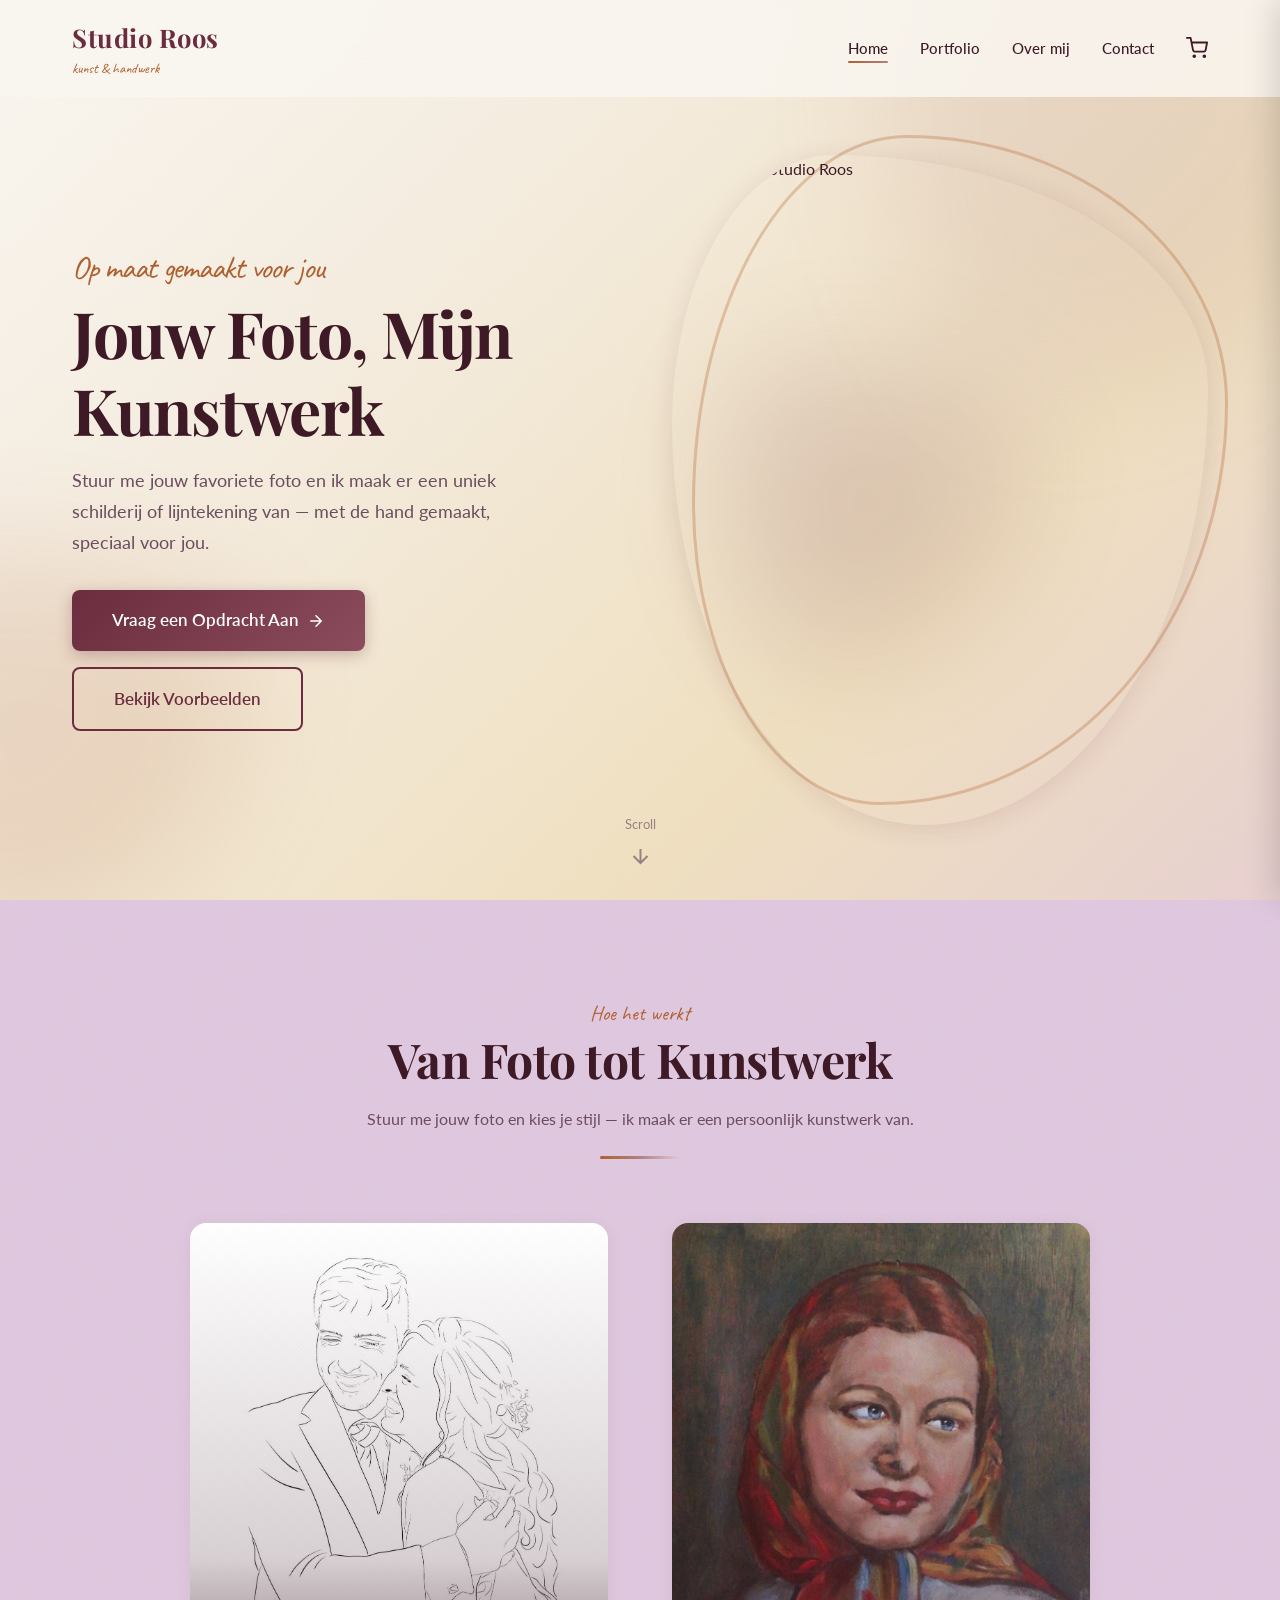
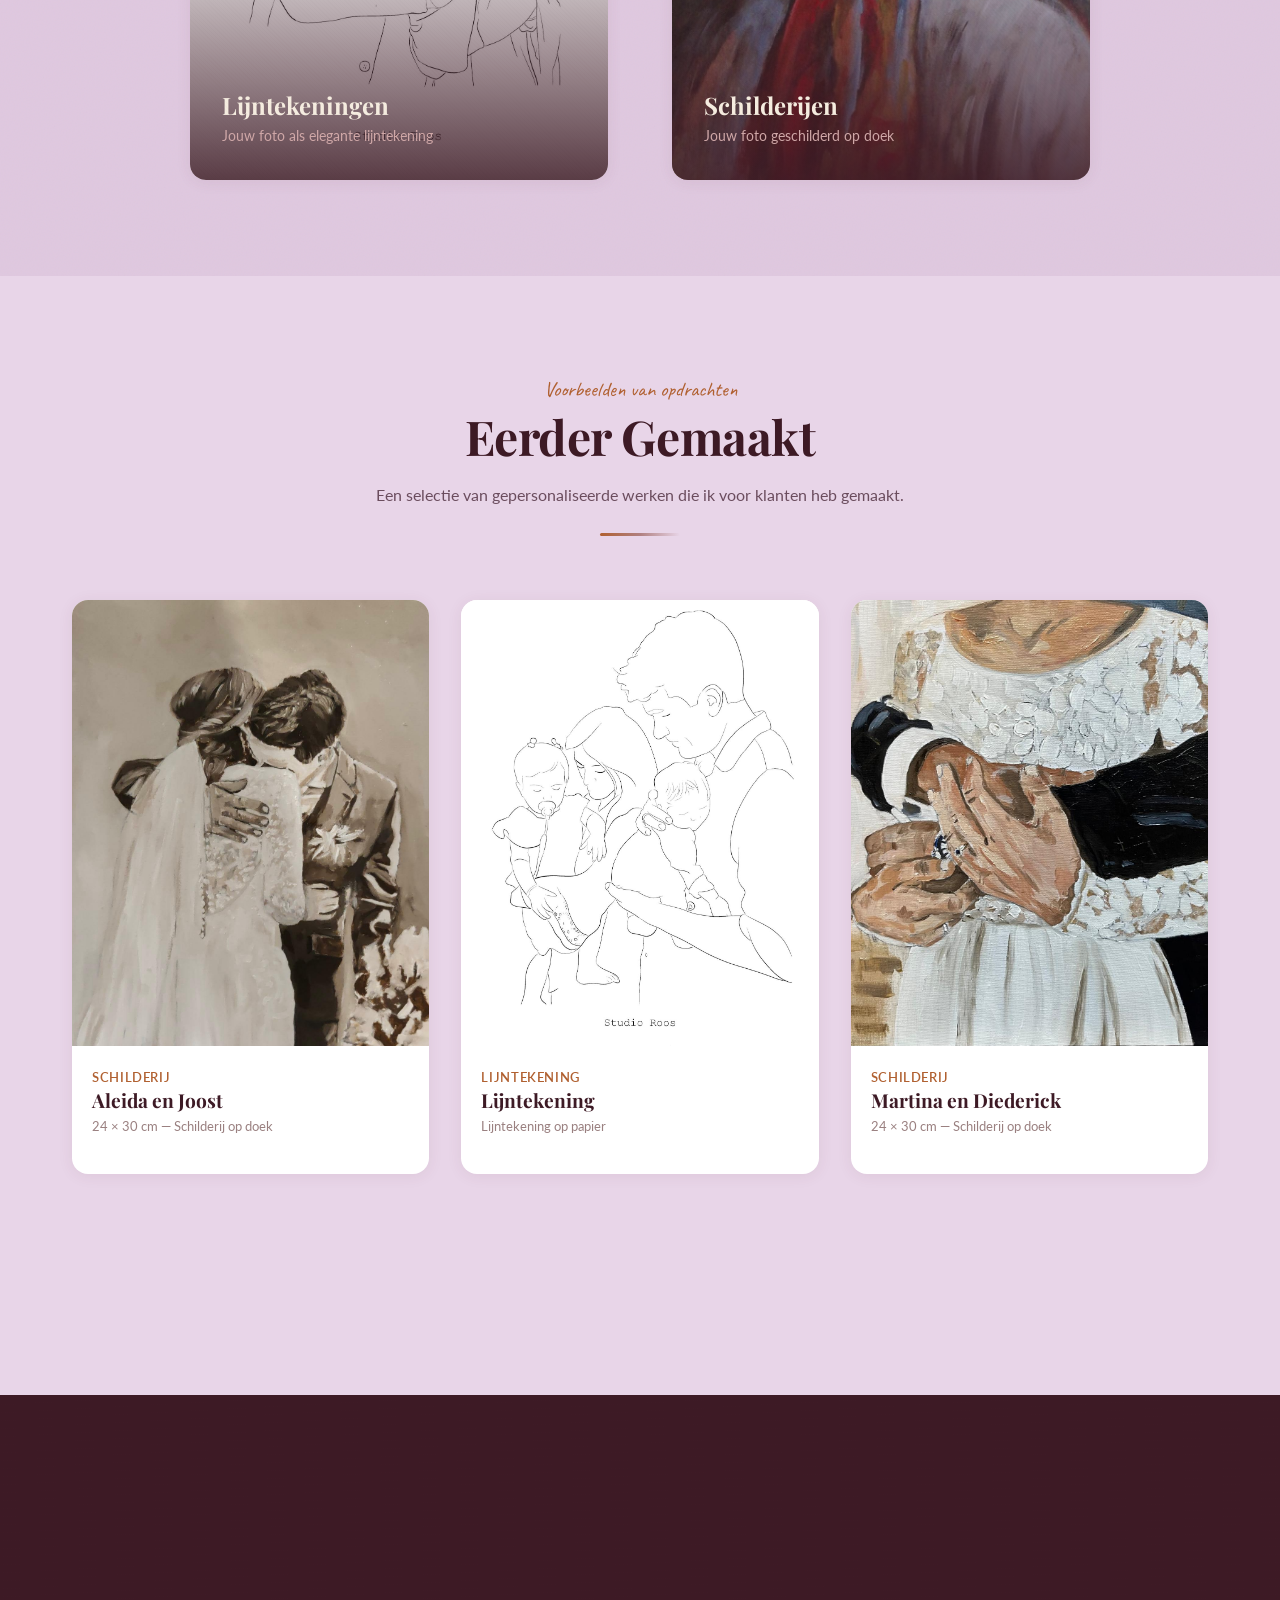
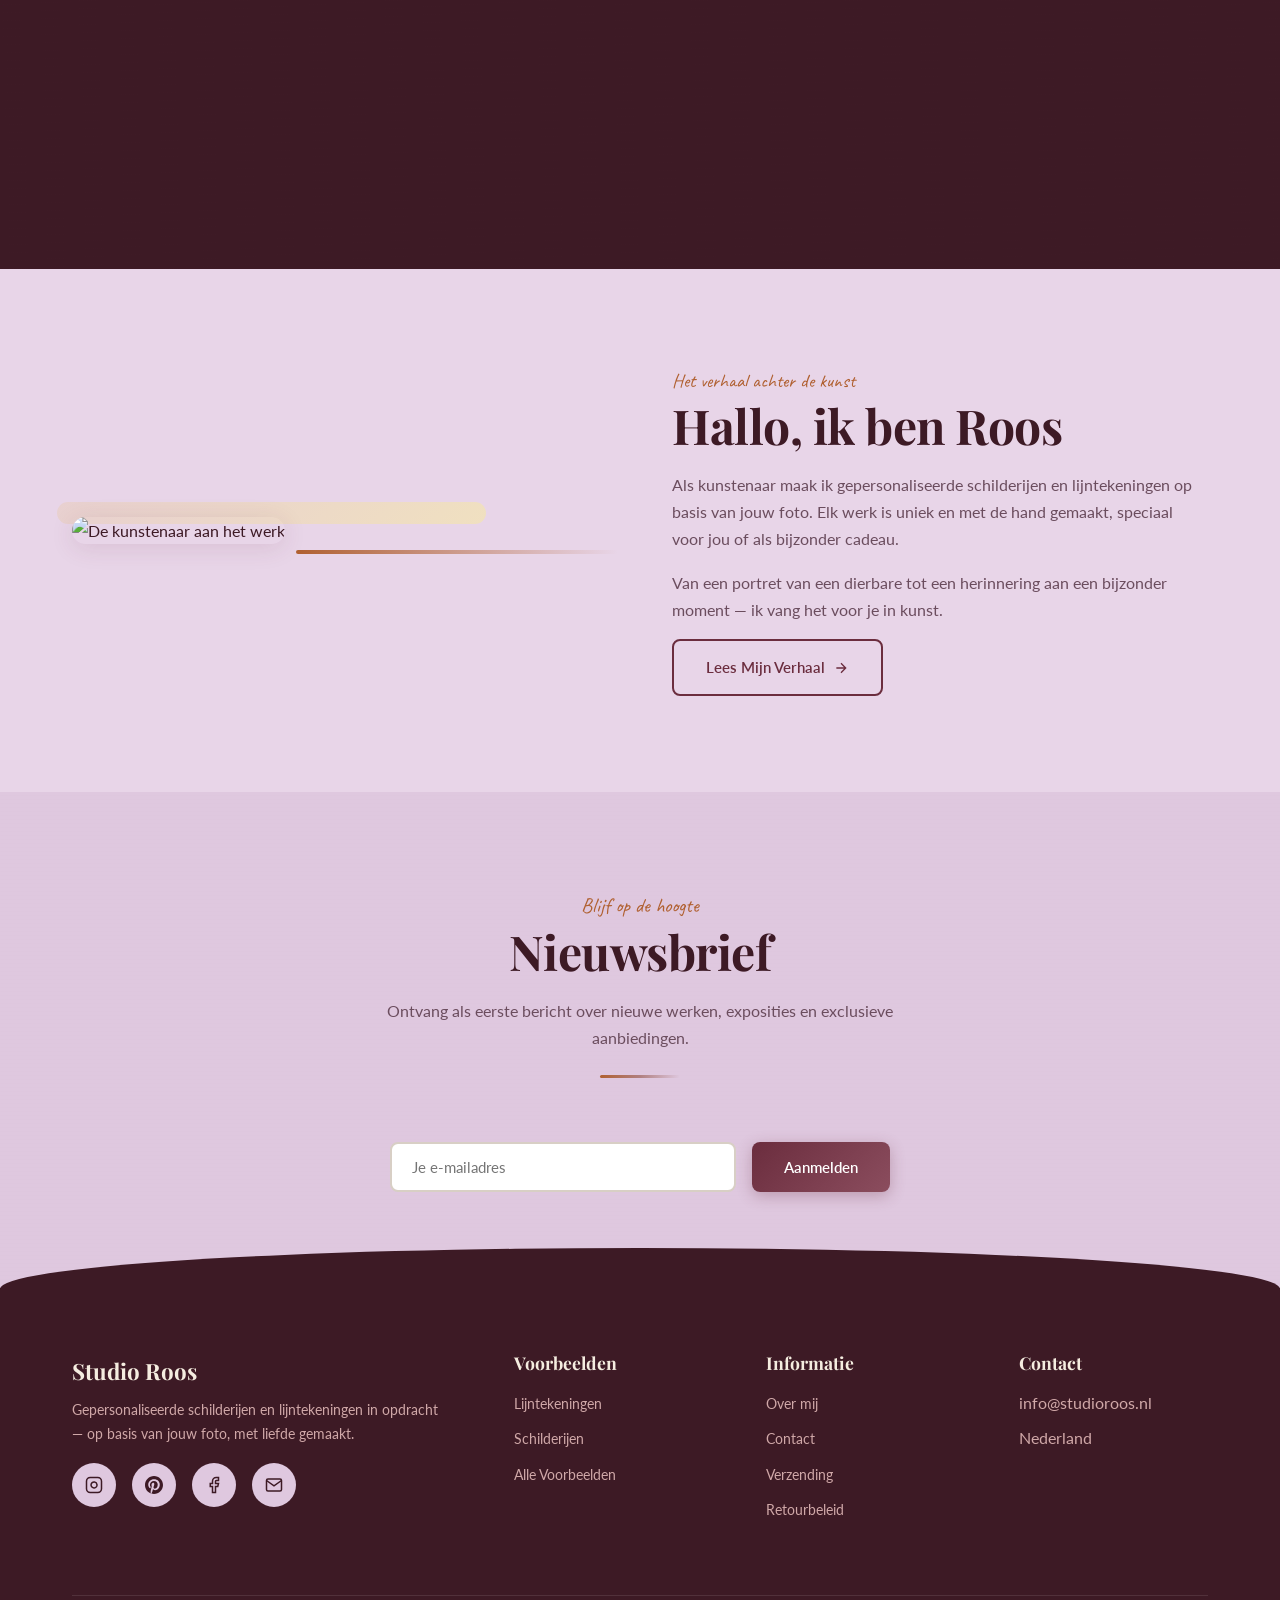
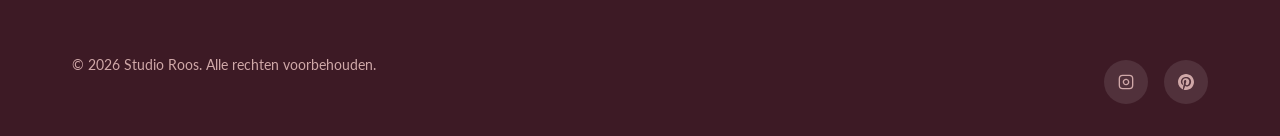
==== index.html @ 18355373 "Eerste versie Studio Roos website" ====
<!DOCTYPE html>
<html lang="nl">
<head>
  <meta charset="UTF-8">
  <meta name="viewport" content="width=device-width, initial-scale=1.0">
  <title>Studio Roos — Gepersonaliseerde Schilderijen & Lijntekeningen op Maat</title>
  <meta name="description" content="Gepersonaliseerde schilderijen en lijntekeningen in opdracht. Stuur je foto en ontvang een uniek, handgemaakt kunstwerk van Studio Roos.">
  
  <!-- Fonts -->
  <link rel="preconnect" href="https://fonts.googleapis.com">
  <link rel="preconnect" href="https://fonts.gstatic.com" crossorigin>
  <link href="https://fonts.googleapis.com/css2?family=Playfair+Display:ital,wght@0,400;0,700;1,400&family=Lato:wght@300;400;500;700&family=Caveat:wght@400;600&display=swap" rel="stylesheet">
  
  <!-- Styles -->
  <link rel="stylesheet" href="css/style.css">
</head>
<body>

  <!-- ============ NAVIGATIE ============ -->
  <nav class="navbar" id="navbar">
    <div class="container">
      <a href="index.html" class="navbar-brand">
        <div>
          <span class="logo-text">Studio Roos</span>
          <span class="logo-sub">kunst & handwerk</span>
        </div>
      </a>

      <ul class="nav-links" id="navLinks">
        <li><a href="index.html" class="active">Home</a></li>
        <li><a href="winkel.html">Portfolio</a></li>
        <li><a href="over.html">Over mij</a></li>
        <li><a href="contact.html">Contact</a></li>
        <li>
          <a href="#" class="nav-cart" id="cartToggle" aria-label="Winkelwagen">
            <svg width="22" height="22" viewBox="0 0 24 24" fill="none" stroke="currentColor" stroke-width="2" stroke-linecap="round" stroke-linejoin="round">
              <circle cx="9" cy="21" r="1"/><circle cx="20" cy="21" r="1"/>
              <path d="M1 1h4l2.68 13.39a2 2 0 0 0 2 1.61h9.72a2 2 0 0 0 2-1.61L23 6H6"/>
            </svg>
            <span class="cart-count" id="cartCount">0</span>
          </a>
        </li>
      </ul>

      <button class="nav-toggle" id="navToggle" aria-label="Menu">
        <span></span><span></span><span></span>
      </button>
    </div>
  </nav>

  <!-- ============ HERO SECTIE ============ -->
  <section class="hero">
    <!-- Organische achtergrond blobs - geïnspireerd op warme kleurmenging -->
    <div class="organic-blob blob-1"></div>
    <div class="organic-blob blob-2"></div>
    <div class="organic-blob blob-3"></div>

    <div class="container">
      <div class="hero-content">
        <div class="hero-text fade-in">
          <h1>
            <span>Op maat gemaakt voor jou</span>
            Jouw Foto, Mijn<br>Kunstwerk
          </h1>
          <p class="tagline">
            Stuur me jouw favoriete foto en ik maak er een uniek schilderij of 
            lijntekening van — met de hand gemaakt, speciaal voor jou.
          </p>
          <div class="hero-buttons">
            <a href="contact.html" class="btn btn-primary btn-lg">
              Vraag een Opdracht Aan
              <svg width="18" height="18" viewBox="0 0 24 24" fill="none" stroke="currentColor" stroke-width="2" stroke-linecap="round" stroke-linejoin="round">
                <path d="M5 12h14M12 5l7 7-7 7"/>
              </svg>
            </a>
            <a href="winkel.html" class="btn btn-secondary btn-lg">Bekijk Voorbeelden</a>
          </div>
        </div>

        <div class="hero-image fade-in-right">
          <div class="hero-image-frame">
            <!-- Placeholder: vervang met eigen afbeelding -->
            <img src="https://images.unsplash.com/photo-1513364776144-60967b0f800f?w=600&h=750&fit=crop" 
                 alt="Kunstwerk Studio Roos" loading="eager">
          </div>
        </div>
      </div>
    </div>

    <!-- Scroll indicator -->
    <div class="scroll-indicator">
      <span>Scroll</span>
      <svg viewBox="0 0 24 24" fill="none" stroke="currentColor" stroke-width="2">
        <path d="M12 5v14M5 12l7 7 7-7"/>
      </svg>
    </div>
  </section>

  <!-- ============ CATEGORIEËN ============ -->
  <section class="section section-warm texture-paper" style="position:relative;">
    <div class="container">
      <div class="section-header fade-in">
        <span class="subtitle">Hoe het werkt</span>
        <h2>Van Foto tot Kunstwerk</h2>
        <p>Stuur me jouw foto en kies je stijl — ik maak er een persoonlijk kunstwerk van.</p>
      </div>

      <div class="categories-grid">
        <!-- Lijntekeningen -->
        <a href="winkel.html?categorie=lijntekeningen" class="category-card fade-in stagger-1">
          <img src="images/artwork/lijntekening-3.jpeg" 
               alt="Lijntekeningen" loading="lazy">
          <div class="category-card-overlay">
            <h3>Lijntekeningen</h3>
            <p>Jouw foto als elegante lijntekening</p>
          </div>
        </a>

        <!-- Schilderijen -->
        <a href="winkel.html?categorie=schilderijen" class="category-card fade-in stagger-2">
          <img src="images/artwork/meisje.jpeg" 
               alt="Schilderijen" loading="lazy">
          <div class="category-card-overlay">
            <h3>Schilderijen</h3>
            <p>Jouw foto geschilderd op doek</p>
          </div>
        </a>
      </div>
    </div>
  </section>

  <!-- ============ UITGELICHTE WERKEN ============ -->
  <section class="section" style="position:relative;">
    <div class="container">
      <div class="section-header fade-in">
        <span class="subtitle">Voorbeelden van opdrachten</span>
        <h2>Eerder Gemaakt</h2>
        <p>Een selectie van gepersonaliseerde werken die ik voor klanten heb gemaakt.</p>
      </div>

      <div class="featured-grid" id="featuredGrid">
        <!-- Artwork Card 1 -->
        <div class="artwork-card fade-in stagger-1" data-category="schilderijen">
          <div class="artwork-card-image">
            <img src="images/artwork/aleida-en-joost.jpeg" 
                 alt="Aleida en Joost" loading="lazy">
            <div class="artwork-card-actions">
              <button class="quick-view-btn" data-id="1" aria-label="Snel bekijken">
                <svg width="18" height="18" viewBox="0 0 24 24" fill="none" stroke="currentColor" stroke-width="2"><circle cx="11" cy="11" r="8"/><path d="m21 21-4.35-4.35"/></svg>
              </button>
            </div>
          </div>
          <div class="artwork-card-info">
            <span class="category">Schilderij</span>
            <h4>Aleida en Joost</h4>
            <p class="dimensions">24 × 30 cm — Schilderij op doek</p>
          </div>
        </div>

        <!-- Artwork Card 2 -->
        <div class="artwork-card fade-in stagger-2" data-category="lijntekeningen">
          <div class="artwork-card-image">
            <img src="images/artwork/lijntekening-0.jpeg" 
                 alt="Lijntekening" loading="lazy">
            <div class="artwork-card-actions">
              <button class="quick-view-btn" data-id="2" aria-label="Snel bekijken">
                <svg width="18" height="18" viewBox="0 0 24 24" fill="none" stroke="currentColor" stroke-width="2"><circle cx="11" cy="11" r="8"/><path d="m21 21-4.35-4.35"/></svg>
              </button>
            </div>
          </div>
          <div class="artwork-card-info">
            <span class="category">Lijntekening</span>
            <h4>Lijntekening</h4>
            <p class="dimensions">Lijntekening op papier</p>
          </div>
        </div>

        <!-- Artwork Card 3 -->
        <div class="artwork-card fade-in stagger-3" data-category="schilderijen">
          <div class="artwork-card-image">
            <img src="images/artwork/martina-en-diederick.jpeg" 
                 alt="Martina en Diederick" loading="lazy">
            <div class="artwork-card-actions">
              <button class="quick-view-btn" data-id="3" aria-label="Snel bekijken">
                <svg width="18" height="18" viewBox="0 0 24 24" fill="none" stroke="currentColor" stroke-width="2"><circle cx="11" cy="11" r="8"/><path d="m21 21-4.35-4.35"/></svg>
              </button>
            </div>
          </div>
          <div class="artwork-card-info">
            <span class="category">Schilderij</span>
            <h4>Martina en Diederick</h4>
            <p class="dimensions">24 × 30 cm — Schilderij op doek</p>
          </div>
        </div>
      </div>

      <div style="text-align: center; margin-top: var(--space-lg);" class="fade-in">
        <a href="winkel.html" class="btn btn-warm btn-lg">
          Meer Voorbeelden
          <svg width="18" height="18" viewBox="0 0 24 24" fill="none" stroke="currentColor" stroke-width="2" stroke-linecap="round" stroke-linejoin="round">
            <path d="M5 12h14M12 5l7 7-7 7"/>
          </svg>
        </a>
      </div>
    </div>
  </section>

  <!-- ============ QUOTE / TESTIMONIAL ============ -->
  <section class="section section-dark testimonial-section texture-brush" style="position:relative;">
    <div class="container container-narrow">
      <div class="fade-in">
        <p class="testimonial-quote">
          Elk portret dat ik maak begint met jouw verhaal. 
          Jouw foto wordt de basis voor een uniek kunstwerk, met de hand gemaakt.
        </p>
        <p class="testimonial-author">— Studio Roos</p>
      </div>
    </div>
  </section>

  <!-- ============ OVER MIJ PREVIEW ============ -->
  <section class="section" style="position:relative;">
    <div class="container">
      <div class="about-preview">
        <div class="about-preview-image fade-in-left">
          <img src="https://images.unsplash.com/photo-1460661419201-fd4cecdf8a8b?w=600&h=700&fit=crop" 
               alt="De kunstenaar aan het werk" loading="lazy">
        </div>
        <div class="about-preview-text fade-in-right">
          <span class="subtitle">Het verhaal achter de kunst</span>
          <h2>Hallo, ik ben Roos</h2>
          <p>
            Als kunstenaar maak ik gepersonaliseerde schilderijen en lijntekeningen 
            op basis van jouw foto. Elk werk is uniek en met de hand gemaakt, 
            speciaal voor jou of als bijzonder cadeau.
          </p>
          <p>
            Van een portret van een dierbare tot een herinnering aan een 
            bijzonder moment — ik vang het voor je in kunst.
          </p>
          <a href="over.html" class="btn btn-secondary">
            Lees Mijn Verhaal
            <svg width="16" height="16" viewBox="0 0 24 24" fill="none" stroke="currentColor" stroke-width="2">
              <path d="M5 12h14M12 5l7 7-7 7"/>
            </svg>
          </a>
        </div>
      </div>
    </div>
  </section>

  <!-- ============ NIEUWSBRIEF ============ -->
  <section class="section section-warm texture-fabric" style="position:relative;">
    <div class="container container-narrow">
      <div class="section-header fade-in">
        <span class="subtitle">Blijf op de hoogte</span>
        <h2>Nieuwsbrief</h2>
        <p>Ontvang als eerste bericht over nieuwe werken, exposities en exclusieve aanbiedingen.</p>
      </div>
      <form class="fade-in" style="display:flex;gap:var(--space-sm);max-width:500px;margin:0 auto;flex-wrap:wrap;" onsubmit="event.preventDefault(); showToast('Bedankt voor je aanmelding!');">
        <input type="email" placeholder="Je e-mailadres" required 
               style="flex:1;min-width:200px;padding:0.85rem 1.25rem;border:2px solid var(--color-border);border-radius:var(--radius-md);font-family:var(--font-body);font-size:0.95rem;background:white;">
        <button type="submit" class="btn btn-primary">Aanmelden</button>
      </form>
    </div>
  </section>

  <!-- ============ FOOTER ============ -->
  <footer class="footer">
    <div class="container">
      <div class="footer-grid">
        <div class="footer-about">
          <div class="logo-text">Studio Roos</div>
          <p>Gepersonaliseerde schilderijen en lijntekeningen in opdracht — op basis van jouw foto, met liefde gemaakt.</p>
          <div class="social-links" style="margin-top:1rem;">
            <a href="#" class="social-link" aria-label="Instagram">
              <svg width="18" height="18" viewBox="0 0 24 24" fill="none" stroke="currentColor" stroke-width="2"><rect x="2" y="2" width="20" height="20" rx="5" ry="5"/><path d="M16 11.37A4 4 0 1 1 12.63 8 4 4 0 0 1 16 11.37z"/><line x1="17.5" y1="6.5" x2="17.51" y2="6.5"/></svg>
            </a>
            <a href="#" class="social-link" aria-label="Pinterest">
              <svg width="18" height="18" viewBox="0 0 24 24" fill="currentColor"><path d="M12 0C5.373 0 0 5.373 0 12c0 5.084 3.163 9.426 7.627 11.174-.105-.949-.2-2.405.042-3.441.218-.937 1.407-5.965 1.407-5.965s-.359-.719-.359-1.782c0-1.668.967-2.914 2.171-2.914 1.023 0 1.518.769 1.518 1.69 0 1.029-.655 2.568-.994 3.995-.283 1.194.599 2.169 1.777 2.169 2.133 0 3.772-2.249 3.772-5.495 0-2.873-2.064-4.882-5.012-4.882-3.414 0-5.418 2.561-5.418 5.207 0 1.031.397 2.138.893 2.738a.36.36 0 0 1 .083.345l-.333 1.36c-.053.22-.174.267-.402.161-1.499-.698-2.436-2.889-2.436-4.649 0-3.785 2.75-7.262 7.929-7.262 4.163 0 7.398 2.967 7.398 6.931 0 4.136-2.607 7.464-6.227 7.464-1.216 0-2.359-.632-2.75-1.378l-.748 2.853c-.271 1.043-1.002 2.35-1.492 3.146C9.57 23.812 10.763 24 12 24c6.627 0 12-5.373 12-12S18.627 0 12 0z"/></svg>
            </a>
            <a href="#" class="social-link" aria-label="Facebook">
              <svg width="18" height="18" viewBox="0 0 24 24" fill="none" stroke="currentColor" stroke-width="2"><path d="M18 2h-3a5 5 0 0 0-5 5v3H7v4h3v8h4v-8h3l1-4h-4V7a1 1 0 0 1 1-1h3z"/></svg>
            </a>
            <a href="#" class="social-link" aria-label="E-mail">
              <svg width="18" height="18" viewBox="0 0 24 24" fill="none" stroke="currentColor" stroke-width="2"><path d="M4 4h16c1.1 0 2 .9 2 2v12c0 1.1-.9 2-2 2H4c-1.1 0-2-.9-2-2V6c0-1.1.9-2 2-2z"/><polyline points="22,6 12,13 2,6"/></svg>
            </a>
          </div>
        </div>

        <div>
          <h4>Voorbeelden</h4>
          <ul class="footer-links">
            <li><a href="winkel.html?categorie=lijntekeningen">Lijntekeningen</a></li>
            <li><a href="winkel.html?categorie=schilderijen">Schilderijen</a></li>
            <li><a href="winkel.html">Alle Voorbeelden</a></li>
          </ul>
        </div>

        <div>
          <h4>Informatie</h4>
          <ul class="footer-links">
            <li><a href="over.html">Over mij</a></li>
            <li><a href="contact.html">Contact</a></li>
            <li><a href="#">Verzending</a></li>
            <li><a href="#">Retourbeleid</a></li>
          </ul>
        </div>

        <div>
          <h4>Contact</h4>
          <ul class="footer-links">
            <li>info@studioroos.nl</li>
            <li>Nederland</li>
          </ul>
        </div>
      </div>

      <div class="footer-bottom">
        <p>&copy; 2026 Studio Roos. Alle rechten voorbehouden.</p>
        <div class="social-links">
          <a href="#" class="social-link" aria-label="Instagram">
            <svg width="16" height="16" viewBox="0 0 24 24" fill="none" stroke="currentColor" stroke-width="2"><rect x="2" y="2" width="20" height="20" rx="5" ry="5"/><path d="M16 11.37A4 4 0 1 1 12.63 8 4 4 0 0 1 16 11.37z"/><line x1="17.5" y1="6.5" x2="17.51" y2="6.5"/></svg>
          </a>
          <a href="#" class="social-link" aria-label="Pinterest">
            <svg width="16" height="16" viewBox="0 0 24 24" fill="currentColor"><path d="M12 0C5.373 0 0 5.373 0 12c0 5.084 3.163 9.426 7.627 11.174-.105-.949-.2-2.405.042-3.441.218-.937 1.407-5.965 1.407-5.965s-.359-.719-.359-1.782c0-1.668.967-2.914 2.171-2.914 1.023 0 1.518.769 1.518 1.69 0 1.029-.655 2.568-.994 3.995-.283 1.194.599 2.169 1.777 2.169 2.133 0 3.772-2.249 3.772-5.495 0-2.873-2.064-4.882-5.012-4.882-3.414 0-5.418 2.561-5.418 5.207 0 1.031.397 2.138.893 2.738a.36.36 0 0 1 .083.345l-.333 1.36c-.053.22-.174.267-.402.161-1.499-.698-2.436-2.889-2.436-4.649 0-3.785 2.75-7.262 7.929-7.262 4.163 0 7.398 2.967 7.398 6.931 0 4.136-2.607 7.464-6.227 7.464-1.216 0-2.359-.632-2.75-1.378l-.748 2.853c-.271 1.043-1.002 2.35-1.492 3.146C9.57 23.812 10.763 24 12 24c6.627 0 12-5.373 12-12S18.627 0 12 0z"/></svg>
          </a>
        </div>
      </div>
    </div>
  </footer>

  <!-- ============ WINKELWAGEN SIDEBAR ============ -->
  <div class="cart-overlay" id="cartOverlay"></div>
  <aside class="cart-sidebar" id="cartSidebar">
    <div class="cart-header">
      <h3>Winkelwagen</h3>
      <button class="cart-close" id="cartClose" aria-label="Sluiten">
        <svg width="24" height="24" viewBox="0 0 24 24" fill="none" stroke="currentColor" stroke-width="2"><line x1="18" y1="6" x2="6" y2="18"/><line x1="6" y1="6" x2="18" y2="18"/></svg>
      </button>
    </div>
    <div class="cart-items" id="cartItems">
      <div class="cart-empty" id="cartEmpty">
        <svg viewBox="0 0 24 24" fill="none" stroke="currentColor" stroke-width="1.5">
          <circle cx="9" cy="21" r="1"/><circle cx="20" cy="21" r="1"/>
          <path d="M1 1h4l2.68 13.39a2 2 0 0 0 2 1.61h9.72a2 2 0 0 0 2-1.61L23 6H6"/>
        </svg>
        <p>Je winkelwagen is leeg</p>
        <a href="winkel.html" class="btn btn-secondary btn-sm">Bekijk de winkel</a>
      </div>
    </div>
    <div class="cart-footer" id="cartFooter" style="display:none;">
      <div class="cart-total">
        <span>Totaal</span>
        <span id="cartTotal">€0,00</span>
      </div>
      <button class="btn btn-primary" style="width:100%;">Afrekenen</button>
    </div>
  </aside>

  <!-- ============ TOAST NOTIFICATIE ============ -->
  <div class="toast" id="toast">
    <span class="toast-icon">
      <svg width="20" height="20" viewBox="0 0 24 24" fill="none" stroke="currentColor" stroke-width="2"><path d="M22 11.08V12a10 10 0 1 1-5.93-9.14"/><polyline points="22 4 12 14.01 9 11.01"/></svg>
    </span>
    <span id="toastMessage">Item toegevoegd!</span>
  </div>

  <!-- ============ LIGHTBOX ============ -->
  <div class="lightbox" id="lightbox">
    <div class="lightbox-content">
      <button class="lightbox-close" id="lightboxClose" aria-label="Sluiten">
        <svg width="28" height="28" viewBox="0 0 24 24" fill="none" stroke="currentColor" stroke-width="2"><line x1="18" y1="6" x2="6" y2="18"/><line x1="6" y1="6" x2="18" y2="18"/></svg>
      </button>
      <img src="" alt="" id="lightboxImg">
      <div class="lightbox-info" id="lightboxInfo"></div>
    </div>
  </div>

  <script src="js/main.js"></script>
</body>
</html>
---- css/style.css ----
/* ============================================
   STUDIO ROOS — Kunstverkoop Website
   Kleurenpalet geïnspireerd op textuur-analyses:
   
   Primair:     Burgundy/Wijn    #6B2D3E → donker accent
   Secundair:   Terracotta       #B06030 → warm accent
   Tertiair:    Dusty Rose       #B08080 → zacht accent
   Neutraal:    Mauve            #E8D5E8 → achtergrond
   Neutraal 2:  Warm Taupe       #C0B0A0 → subtiel
   Donker:      Deep Wine        #3D1A25 → tekst/contrast
   
   Patronen: organische texturen, penseelstreken,
   stof-achtige achtergronden, handgemaakt gevoel
   ============================================ */

/* === CSS Custom Properties === */
:root {
  /* Kleuren uit analyse */
  --burgundy: #6B2D3E;
  --burgundy-light: #8B4D5E;
  --burgundy-dark: #3D1A25;
  --terracotta: #B06030;
  --terracotta-light: #C88050;
  --terracotta-dark: #8A4820;
  --dusty-rose: #B08080;
  --dusty-rose-light: #D0A8A8;
  --dusty-rose-pale: #E8D0D0;
  --cream: #F5EDE0;
  --cream-warm: #F0E0C0;
  --cream-light: #FAF6F0;
  --taupe: #C0B0A0;
  --taupe-light: #D8CFC5;
  --taupe-dark: #907060;
  --ochre: #A08040;
  --olive-muted: #807030;
  --deep-brown: #4A2A1A;

  /* Functionele kleuren */
  --color-text: #3D1A25;
  --color-text-light: #6B4D5E;
  --color-text-muted: #9A8080;
  --color-bg: #E8D5E8;
  --color-bg-warm: #DFC8DF;
  --color-bg-accent: #D4B8D4;
  --color-primary: #6B2D3E;
  --color-primary-hover: #8B4D5E;
  --color-secondary: #B06030;
  --color-secondary-hover: #C88050;
  --color-accent: #B08080;
  --color-border: #D8CFC5;
  --color-border-light: #E8E0D8;

  /* Typografie */
  --font-heading: 'Playfair Display', Georgia, 'Times New Roman', serif;
  --font-body: 'Lato', 'Segoe UI', Tahoma, sans-serif;
  --font-accent: 'Caveat', cursive;

  /* Spacing */
  --space-xs: 0.5rem;
  --space-sm: 1rem;
  --space-md: 2rem;
  --space-lg: 4rem;
  --space-xl: 6rem;

  /* Shadows */
  --shadow-soft: 0 2px 15px rgba(107, 45, 62, 0.08);
  --shadow-medium: 0 4px 25px rgba(107, 45, 62, 0.12);
  --shadow-hover: 0 8px 35px rgba(107, 45, 62, 0.18);

  /* Transitions */
  --transition-smooth: 0.3s cubic-bezier(0.4, 0, 0.2, 1);
  --transition-slow: 0.6s cubic-bezier(0.4, 0, 0.2, 1);

  /* Border radius - organische vormen */
  --radius-sm: 4px;
  --radius-md: 8px;
  --radius-lg: 16px;
  --radius-organic: 30% 70% 70% 30% / 30% 30% 70% 70%;
}

/* === Reset & Base === */
*, *::before, *::after {
  margin: 0;
  padding: 0;
  box-sizing: border-box;
}

html {
  scroll-behavior: smooth;
  font-size: 16px;
}

body {
  font-family: var(--font-body);
  color: var(--color-text);
  background-color: var(--color-bg);
  line-height: 1.7;
  overflow-x: hidden;
}

/* === Textuurpatronen (geïnspireerd op de afbeeldingen) === */

/* Papier/canvas textuur overlay — grove, handgemaakte feel */
.texture-paper::before {
  content: '';
  position: absolute;
  inset: 0;
  opacity: 0.03;
  pointer-events: none;
  background-image: 
    url("data:image/svg+xml,%3Csvg xmlns='http://www.w3.org/2000/svg' width='300' height='300'%3E%3Cfilter id='noise'%3E%3CfeTurbulence type='fractalNoise' baseFrequency='0.65' numOctaves='3' stitchTiles='stitch'/%3E%3C/filter%3E%3Crect width='100%25' height='100%25' filter='url(%23noise)' opacity='1'/%3E%3C/svg%3E");
}

/* Penseelstreek textuur — organische, vloeiende lijnen */
.texture-brush::before {
  content: '';
  position: absolute;
  inset: 0;
  opacity: 0.04;
  pointer-events: none;
  background: repeating-linear-gradient(
    -3deg,
    transparent,
    transparent 2px,
    rgba(107, 45, 62, 0.15) 2px,
    rgba(107, 45, 62, 0.15) 3px,
    transparent 3px,
    transparent 8px
  );
}

/* Stof/tufting textuur — weefpatroon */
.texture-fabric::before {
  content: '';
  position: absolute;
  inset: 0;
  opacity: 0.025;
  pointer-events: none;
  background-image: 
    repeating-linear-gradient(
      0deg,
      rgba(107, 45, 62, 0.3) 0px,
      transparent 1px,
      transparent 4px
    ),
    repeating-linear-gradient(
      90deg,
      rgba(176, 96, 48, 0.2) 0px,
      transparent 1px,
      transparent 4px
    );
}

/* Organische blob achtergronden */
.organic-blob {
  position: absolute;
  border-radius: var(--radius-organic);
  filter: blur(60px);
  opacity: 0.15;
  pointer-events: none;
  z-index: 0;
}

/* === Typografie === */
h1, h2, h3, h4, h5, h6 {
  font-family: var(--font-heading);
  font-weight: 700;
  line-height: 1.2;
  color: var(--color-text);
}

h1 {
  font-size: clamp(2.5rem, 5vw, 4rem);
  letter-spacing: -0.02em;
}

h2 {
  font-size: clamp(2rem, 4vw, 3rem);
  letter-spacing: -0.01em;
}

h3 {
  font-size: clamp(1.3rem, 2.5vw, 1.8rem);
}

h4 {
  font-size: 1.2rem;
}

p {
  margin-bottom: 1rem;
  color: var(--color-text-light);
}

a {
  color: var(--color-primary);
  text-decoration: none;
  transition: color var(--transition-smooth);
}

a:hover {
  color: var(--color-secondary);
}

/* Handschrift-stijl accent tekst */
.accent-text {
  font-family: var(--font-accent);
  font-size: 1.4em;
  color: var(--color-secondary);
}

/* === Layout Utilities === */
.container {
  width: 100%;
  max-width: 1200px;
  margin: 0 auto;
  padding: 0 var(--space-md);
}

.container-narrow {
  max-width: 800px;
}

.section {
  padding: var(--space-xl) 0;
  position: relative;
}

.section-warm {
  background-color: var(--color-bg-warm);
}

.section-accent {
  background-color: var(--color-bg-accent);
}

.section-dark {
  background-color: var(--burgundy-dark);
  color: var(--cream);
}

.section-dark p {
  color: var(--dusty-rose-light);
}

.section-dark h2,
.section-dark h3 {
  color: var(--cream);
}

.flex {
  display: flex;
}

.flex-center {
  align-items: center;
  justify-content: center;
}

.grid {
  display: grid;
  gap: var(--space-md);
}

/* === Organische sectie-dividers (penseelstreek-stijl) === */
.divider-brush {
  width: 100%;
  height: 40px;
  position: relative;
  overflow: hidden;
}

.divider-brush svg {
  width: 100%;
  height: 100%;
  display: block;
}

.section-divider {
  position: relative;
  height: 80px;
  margin: -1px 0;
  overflow: hidden;
}

.section-divider::before {
  content: '';
  position: absolute;
  bottom: 0;
  left: -5%;
  width: 110%;
  height: 100%;
  background: var(--color-bg);
  border-radius: 50% 50% 0 0 / 100% 100% 0 0;
}

.section-warm + .section-divider::before {
  background: var(--color-bg-warm);
}

/* === Navigatie === */
.navbar {
  position: fixed;
  top: 0;
  left: 0;
  right: 0;
  z-index: 1000;
  padding: var(--space-sm) 0;
  transition: all var(--transition-smooth);
  background: rgba(250, 246, 240, 0.85);
  backdrop-filter: blur(20px);
  -webkit-backdrop-filter: blur(20px);
  border-bottom: 1px solid transparent;
}

.navbar.scrolled {
  padding: 0.5rem 0;
  border-bottom-color: var(--color-border-light);
  box-shadow: var(--shadow-soft);
}

.navbar .container {
  display: flex;
  align-items: center;
  justify-content: space-between;
}

.navbar-brand {
  display: flex;
  align-items: center;
  gap: 0.75rem;
  text-decoration: none;
}

.navbar-brand .logo-text {
  font-family: var(--font-heading);
  font-size: 1.6rem;
  font-weight: 700;
  color: var(--color-primary);
  letter-spacing: 0.02em;
}

.navbar-brand .logo-sub {
  font-family: var(--font-accent);
  font-size: 0.9rem;
  color: var(--color-secondary);
  display: block;
  margin-top: -4px;
}

.nav-links {
  display: flex;
  align-items: center;
  gap: var(--space-md);
  list-style: none;
}

.nav-links a {
  font-size: 0.95rem;
  font-weight: 500;
  color: var(--color-text);
  text-decoration: none;
  position: relative;
  padding: 0.25rem 0;
  transition: color var(--transition-smooth);
}

.nav-links a::after {
  content: '';
  position: absolute;
  bottom: -2px;
  left: 0;
  width: 0;
  height: 2px;
  background: linear-gradient(90deg, var(--terracotta), var(--dusty-rose));
  border-radius: 2px;
  transition: width var(--transition-smooth);
}

.nav-links a:hover::after,
.nav-links a.active::after {
  width: 100%;
}

.nav-links a:hover {
  color: var(--color-primary);
}

.nav-cart {
  position: relative;
  display: flex;
  align-items: center;
  cursor: pointer;
}

.nav-cart .cart-count {
  position: absolute;
  top: -8px;
  right: -10px;
  background: var(--terracotta);
  color: white;
  font-size: 0.7rem;
  font-weight: 700;
  width: 18px;
  height: 18px;
  border-radius: 50%;
  display: flex;
  align-items: center;
  justify-content: center;
}

/* Mobile hamburger */
.nav-toggle {
  display: none;
  flex-direction: column;
  gap: 5px;
  cursor: pointer;
  padding: 5px;
  background: none;
  border: none;
}

.nav-toggle span {
  display: block;
  width: 24px;
  height: 2px;
  background: var(--color-text);
  border-radius: 2px;
  transition: all var(--transition-smooth);
}

.nav-toggle.active span:nth-child(1) {
  transform: rotate(45deg) translate(5px, 5px);
}

.nav-toggle.active span:nth-child(2) {
  opacity: 0;
}

.nav-toggle.active span:nth-child(3) {
  transform: rotate(-45deg) translate(5px, -5px);
}

/* === Hero Section === */
.hero {
  min-height: 100vh;
  display: flex;
  align-items: center;
  position: relative;
  overflow: hidden;
  background: linear-gradient(
    135deg,
    var(--cream-light) 0%,
    var(--cream) 30%,
    var(--cream-warm) 70%,
    var(--dusty-rose-pale) 100%
  );
}

.hero::before {
  content: '';
  position: absolute;
  inset: 0;
  opacity: 0.03;
  pointer-events: none;
  background-image: 
    url("data:image/svg+xml,%3Csvg xmlns='http://www.w3.org/2000/svg' width='400' height='400'%3E%3Cfilter id='n'%3E%3CfeTurbulence type='fractalNoise' baseFrequency='0.5' numOctaves='4' stitchTiles='stitch'/%3E%3C/filter%3E%3Crect width='100%25' height='100%25' filter='url(%23n)'/%3E%3C/svg%3E");
}

/* Organische achtergrond blobs */
.hero .blob-1 {
  width: 500px;
  height: 500px;
  background: var(--dusty-rose);
  top: -100px;
  right: -100px;
  animation: blobFloat 20s ease-in-out infinite;
}

.hero .blob-2 {
  width: 400px;
  height: 400px;
  background: var(--terracotta);
  bottom: -50px;
  left: -150px;
  animation: blobFloat 25s ease-in-out infinite reverse;
}

.hero .blob-3 {
  width: 300px;
  height: 300px;
  background: var(--burgundy);
  top: 40%;
  right: 20%;
  animation: blobFloat 18s ease-in-out infinite 5s;
}

@keyframes blobFloat {
  0%, 100% {
    border-radius: 30% 70% 70% 30% / 30% 30% 70% 70%;
    transform: translate(0, 0) rotate(0deg);
  }
  25% {
    border-radius: 58% 42% 35% 65% / 45% 55% 45% 55%;
    transform: translate(20px, -30px) rotate(5deg);
  }
  50% {
    border-radius: 40% 60% 60% 40% / 60% 40% 60% 40%;
    transform: translate(-10px, 20px) rotate(-3deg);
  }
  75% {
    border-radius: 65% 35% 45% 55% / 35% 65% 35% 65%;
    transform: translate(15px, 10px) rotate(4deg);
  }
}

.hero-content {
  position: relative;
  z-index: 1;
  display: grid;
  grid-template-columns: 1fr 1fr;
  gap: var(--space-lg);
  align-items: center;
  padding-top: 5rem;
}

.hero-text h1 {
  margin-bottom: var(--space-sm);
  color: var(--burgundy-dark);
}

.hero-text h1 span {
  display: block;
  font-family: var(--font-accent);
  font-weight: 400;
  font-size: 0.5em;
  color: var(--terracotta);
  margin-bottom: 0.5rem;
}

.hero-text .tagline {
  font-size: 1.15rem;
  color: var(--color-text-light);
  margin-bottom: var(--space-md);
  max-width: 480px;
}

.hero-buttons {
  display: flex;
  gap: var(--space-sm);
  flex-wrap: wrap;
}

.hero-image {
  position: relative;
}

.hero-image-frame {
  position: relative;
  border-radius: 30% 70% 53% 47% / 40% 35% 65% 60%;
  overflow: hidden;
  aspect-ratio: 4/5;
  box-shadow: var(--shadow-medium);
  animation: frameFloat 15s ease-in-out infinite;
}

@keyframes frameFloat {
  0%, 100% { border-radius: 30% 70% 53% 47% / 40% 35% 65% 60%; }
  33% { border-radius: 50% 50% 40% 60% / 35% 45% 55% 65%; }
  66% { border-radius: 40% 60% 65% 35% / 55% 40% 60% 45%; }
}

.hero-image-frame img {
  width: 100%;
  height: 100%;
  object-fit: cover;
}

/* Decoratieve penseelstreek rondom hero image */
.hero-image::before {
  content: '';
  position: absolute;
  top: -20px;
  right: -20px;
  width: 100%;
  height: 100%;
  border: 3px solid var(--terracotta);
  border-radius: 40% 60% 65% 35% / 55% 40% 60% 45%;
  opacity: 0.3;
  z-index: -1;
}

/* Scroll indicator in penseelstreek-stijl */
.scroll-indicator {
  position: absolute;
  bottom: 2rem;
  left: 50%;
  transform: translateX(-50%);
  display: flex;
  flex-direction: column;
  align-items: center;
  gap: 0.5rem;
  color: var(--color-text-muted);
  font-size: 0.8rem;
  animation: scrollBounce 2s ease-in-out infinite;
}

.scroll-indicator svg {
  width: 24px;
  height: 24px;
}

@keyframes scrollBounce {
  0%, 100% { transform: translateX(-50%) translateY(0); }
  50% { transform: translateX(-50%) translateY(8px); }
}

/* === Buttons === */
.btn {
  display: inline-flex;
  align-items: center;
  gap: 0.5rem;
  padding: 0.85rem 2rem;
  font-family: var(--font-body);
  font-size: 0.95rem;
  font-weight: 600;
  border: none;
  border-radius: var(--radius-md);
  cursor: pointer;
  transition: all var(--transition-smooth);
  text-decoration: none;
  position: relative;
  overflow: hidden;
}

.btn::before {
  content: '';
  position: absolute;
  inset: 0;
  opacity: 0;
  transition: opacity var(--transition-smooth);
  /* Subtiele brush texture op buttons */
  background: repeating-linear-gradient(
    -5deg,
    transparent,
    transparent 3px,
    rgba(255,255,255,0.1) 3px,
    rgba(255,255,255,0.1) 4px
  );
}

.btn:hover::before {
  opacity: 1;
}

.btn-primary {
  background: linear-gradient(135deg, var(--burgundy), var(--burgundy-light));
  color: white;
  box-shadow: 0 4px 15px rgba(107, 45, 62, 0.3);
}

.btn-primary:hover {
  transform: translateY(-2px);
  box-shadow: 0 6px 20px rgba(107, 45, 62, 0.4);
  color: white;
}

.btn-secondary {
  background: transparent;
  color: var(--color-primary);
  border: 2px solid var(--color-primary);
}

.btn-secondary:hover {
  background: var(--color-primary);
  color: white;
  transform: translateY(-2px);
}

.btn-warm {
  background: linear-gradient(135deg, var(--terracotta), var(--terracotta-light));
  color: white;
  box-shadow: 0 4px 15px rgba(176, 96, 48, 0.3);
}

.btn-warm:hover {
  transform: translateY(-2px);
  box-shadow: 0 6px 20px rgba(176, 96, 48, 0.4);
  color: white;
}

.btn-sm {
  padding: 0.5rem 1.25rem;
  font-size: 0.85rem;
}

.btn-lg {
  padding: 1rem 2.5rem;
  font-size: 1.05rem;
}

/* === Section Headers === */
.section-header {
  text-align: center;
  margin-bottom: var(--space-lg);
}

.section-header .subtitle {
  font-family: var(--font-accent);
  font-size: 1.3rem;
  color: var(--terracotta);
  margin-bottom: 0.5rem;
}

.section-header h2 {
  margin-bottom: var(--space-sm);
}

.section-header p {
  max-width: 600px;
  margin: 0 auto;
}

/* Decoratieve lijn onder headers — organische penseelstreek */
.section-header::after {
  content: '';
  display: block;
  width: 80px;
  height: 3px;
  margin: 1.5rem auto 0;
  background: linear-gradient(90deg, var(--terracotta), var(--dusty-rose), transparent);
  border-radius: 3px;
}

/* === Categorieën sectie === */
.categories-grid {
  display: grid;
  grid-template-columns: repeat(2, 1fr);
  gap: var(--space-lg);
  max-width: 900px;
  margin: 0 auto;
}

.category-card {
  position: relative;
  border-radius: var(--radius-lg);
  overflow: hidden;
  aspect-ratio: 3/4;
  cursor: pointer;
  box-shadow: var(--shadow-soft);
  transition: all var(--transition-smooth);
}

.category-card:hover {
  transform: translateY(-8px);
  box-shadow: var(--shadow-hover);
}

.category-card img {
  width: 100%;
  height: 100%;
  object-fit: cover;
  transition: transform var(--transition-slow);
}

.category-card:hover img {
  transform: scale(1.08);
}

.category-card-overlay {
  position: absolute;
  inset: 0;
  background: linear-gradient(
    to top,
    rgba(61, 26, 37, 0.85) 0%,
    rgba(61, 26, 37, 0.2) 40%,
    transparent 100%
  );
  display: flex;
  flex-direction: column;
  justify-content: flex-end;
  padding: var(--space-md);
  transition: background var(--transition-smooth);
}

.category-card:hover .category-card-overlay {
  background: linear-gradient(
    to top,
    rgba(61, 26, 37, 0.9) 0%,
    rgba(61, 26, 37, 0.3) 50%,
    transparent 100%
  );
}

.category-card-overlay h3 {
  color: var(--cream);
  font-size: 1.5rem;
  margin-bottom: 0.25rem;
}

.category-card-overlay p {
  color: var(--dusty-rose-light);
  font-size: 0.9rem;
  margin: 0;
}

/* Textuur-overlay op category cards — stof/brush */
.category-card::after {
  content: '';
  position: absolute;
  inset: 0;
  pointer-events: none;
  opacity: 0.05;
  mix-blend-mode: multiply;
  background: repeating-linear-gradient(
    45deg,
    transparent,
    transparent 2px,
    rgba(107, 45, 62, 0.3) 2px,
    rgba(107, 45, 62, 0.3) 3px
  );
}

/* === Featured/Uitgelichte werken === */
.featured-grid {
  display: grid;
  grid-template-columns: repeat(auto-fill, minmax(280px, 1fr));
  gap: var(--space-md);
}

/* === Product/Artwork Cards === */
.artwork-card {
  background: white;
  border-radius: var(--radius-lg);
  overflow: hidden;
  box-shadow: var(--shadow-soft);
  transition: all var(--transition-smooth);
  position: relative;
}

.artwork-card:hover {
  transform: translateY(-5px);
  box-shadow: var(--shadow-hover);
}

.artwork-card-image {
  position: relative;
  aspect-ratio: 4/5;
  overflow: hidden;
}

.artwork-card-image img {
  width: 100%;
  height: 100%;
  object-fit: cover;
  transition: transform var(--transition-slow);
}

.artwork-card:hover .artwork-card-image img {
  transform: scale(1.05);
}

/* Stof textuur overlay op artwork cards */
.artwork-card-image::after {
  content: '';
  position: absolute;
  inset: 0;
  pointer-events: none;
  opacity: 0;
  transition: opacity var(--transition-smooth);
  background: linear-gradient(
    to top,
    rgba(61, 26, 37, 0.6) 0%,
    transparent 50%
  );
}

.artwork-card:hover .artwork-card-image::after {
  opacity: 1;
}

.artwork-card-badge {
  position: absolute;
  top: var(--space-sm);
  left: var(--space-sm);
  padding: 0.3rem 0.8rem;
  background: var(--terracotta);
  color: white;
  font-size: 0.75rem;
  font-weight: 700;
  text-transform: uppercase;
  letter-spacing: 0.05em;
  border-radius: var(--radius-sm);
  z-index: 1;
}

.artwork-card-actions {
  position: absolute;
  bottom: var(--space-sm);
  right: var(--space-sm);
  display: flex;
  gap: 0.5rem;
  z-index: 1;
  opacity: 0;
  transform: translateY(10px);
  transition: all var(--transition-smooth);
}

.artwork-card:hover .artwork-card-actions {
  opacity: 1;
  transform: translateY(0);
}

.artwork-card-actions button {
  width: 40px;
  height: 40px;
  border-radius: 50%;
  border: none;
  background: white;
  cursor: pointer;
  display: flex;
  align-items: center;
  justify-content: center;
  box-shadow: var(--shadow-soft);
  transition: all var(--transition-smooth);
  color: var(--color-text);
}

.artwork-card-actions button:hover {
  background: var(--burgundy);
  color: white;
  transform: scale(1.1);
}

.artwork-card-info {
  padding: var(--space-sm) 1.25rem 1.25rem;
}

.artwork-card-info h4 {
  font-family: var(--font-heading);
  margin-bottom: 0.25rem;
  transition: color var(--transition-smooth);
}

.artwork-card:hover .artwork-card-info h4 {
  color: var(--burgundy);
}

.artwork-card-info .category {
  font-size: 0.8rem;
  color: var(--terracotta);
  font-weight: 600;
  text-transform: uppercase;
  letter-spacing: 0.05em;
  margin-bottom: 0.5rem;
}

.artwork-card-info .price {
  font-size: 1.2rem;
  font-weight: 700;
  color: var(--color-text);
}

.artwork-card-info .price-old {
  font-size: 0.9rem;
  color: var(--color-text-muted);
  text-decoration: line-through;
  margin-left: 0.5rem;
}

.artwork-card-info .dimensions {
  font-size: 0.8rem;
  color: var(--color-text-muted);
  margin-top: 0.25rem;
}

/* === Testimonial / Quote sectie === */
.testimonial-section {
  text-align: center;
  position: relative;
}

.testimonial-quote {
  font-family: var(--font-heading);
  font-size: clamp(1.3rem, 3vw, 1.8rem);
  font-style: italic;
  color: var(--cream);
  max-width: 700px;
  margin: 0 auto var(--space-md);
  line-height: 1.5;
}

.testimonial-quote::before {
  content: '"';
  display: block;
  font-size: 4rem;
  color: var(--terracotta);
  line-height: 1;
  margin-bottom: var(--space-sm);
  font-style: normal;
}

.testimonial-author {
  color: var(--dusty-rose-light);
  font-size: 0.9rem;
}

/* === Over sectie (homepage) === */
.about-preview {
  display: grid;
  grid-template-columns: 1fr 1fr;
  gap: var(--space-lg);
  align-items: center;
}

.about-preview-image {
  position: relative;
}

.about-preview-image img {
  width: 100%;
  border-radius: var(--radius-lg);
  box-shadow: var(--shadow-medium);
}

/* Organische decoratie achter about afbeelding */
.about-preview-image::before {
  content: '';
  position: absolute;
  top: -15px;
  left: -15px;
  width: 80%;
  height: 80%;
  background: linear-gradient(135deg, var(--dusty-rose-pale), var(--cream-warm));
  border-radius: var(--radius-lg);
  z-index: -1;
}

/* Penseelstreek decoratie */
.about-preview-image::after {
  content: '';
  position: absolute;
  bottom: -10px;
  right: -10px;
  width: 60%;
  height: 4px;
  background: linear-gradient(90deg, var(--terracotta), transparent);
  border-radius: 4px;
}

.about-preview-text .subtitle {
  font-family: var(--font-accent);
  color: var(--terracotta);
  font-size: 1.2rem;
  margin-bottom: 0.5rem;
}

.about-preview-text h2 {
  margin-bottom: var(--space-sm);
}

/* === Winkel pagina === */
.shop-filters {
  display: flex;
  align-items: center;
  justify-content: center;
  gap: var(--space-sm);
  flex-wrap: wrap;
  margin-bottom: var(--space-lg);
}

.filter-btn {
  padding: 0.5rem 1.25rem;
  border: 2px solid var(--color-border);
  background: transparent;
  border-radius: 50px;
  font-family: var(--font-body);
  font-size: 0.9rem;
  color: var(--color-text-light);
  cursor: pointer;
  transition: all var(--transition-smooth);
}

.filter-btn:hover,
.filter-btn.active {
  border-color: var(--burgundy);
  background: var(--burgundy);
  color: white;
}

.shop-grid {
  display: grid;
  grid-template-columns: repeat(auto-fill, minmax(280px, 1fr));
  gap: var(--space-md);
}

.shop-sort {
  display: flex;
  align-items: center;
  justify-content: space-between;
  margin-bottom: var(--space-md);
}

.shop-sort select {
  padding: 0.5rem 1rem;
  border: 1px solid var(--color-border);
  border-radius: var(--radius-sm);
  font-family: var(--font-body);
  color: var(--color-text);
  background: white;
  cursor: pointer;
}

.shop-result-count {
  color: var(--color-text-muted);
  font-size: 0.9rem;
}

/* === Over mij pagina === */
.about-hero {
  min-height: 60vh;
  display: flex;
  align-items: center;
  position: relative;
  background: linear-gradient(
    135deg,
    var(--cream-light) 0%,
    var(--dusty-rose-pale) 100%
  );
}

.about-content {
  display: grid;
  grid-template-columns: 1fr 2fr;
  gap: var(--space-lg);
  align-items: start;
}

.about-sidebar {
  position: sticky;
  top: 100px;
}

.about-photo {
  width: 100%;
  aspect-ratio: 3/4;
  object-fit: cover;
  border-radius: var(--radius-lg);
  box-shadow: var(--shadow-medium);
}

.about-details {
  margin-top: var(--space-md);
}

.about-details h4 {
  color: var(--terracotta);
  font-family: var(--font-accent);
  font-size: 1.1rem;
  margin-bottom: 0.5rem;
}

.about-details ul {
  list-style: none;
}

.about-details li {
  padding: 0.35rem 0;
  color: var(--color-text-light);
  font-size: 0.9rem;
}

.about-details li::before {
  content: '◦ ';
  color: var(--terracotta);
}

.about-story h2 {
  margin-bottom: var(--space-sm);
}

.about-story h3 {
  color: var(--terracotta);
  margin-top: var(--space-md);
  margin-bottom: var(--space-sm);
}

/* Proces stappen met organische timeline */
.process-steps {
  display: grid;
  grid-template-columns: repeat(auto-fit, minmax(220px, 1fr));
  gap: var(--space-md);
  margin-top: var(--space-md);
}

.process-step {
  text-align: center;
  padding: var(--space-md);
  background: white;
  border-radius: var(--radius-lg);
  box-shadow: var(--shadow-soft);
  position: relative;
}

.process-step-number {
  font-family: var(--font-accent);
  font-size: 2.5rem;
  color: var(--terracotta);
  line-height: 1;
  margin-bottom: var(--space-xs);
}

.process-step h4 {
  margin-bottom: 0.5rem;
}

.process-step p {
  font-size: 0.9rem;
  margin: 0;
}

/* === Contact pagina === */
.contact-grid {
  display: grid;
  grid-template-columns: 1fr 1fr;
  gap: var(--space-lg);
  align-items: start;
}

.contact-form {
  background: white;
  padding: var(--space-md);
  border-radius: var(--radius-lg);
  box-shadow: var(--shadow-soft);
}

.form-group {
  margin-bottom: var(--space-sm);
}

.form-group label {
  display: block;
  font-weight: 600;
  font-size: 0.9rem;
  margin-bottom: 0.4rem;
  color: var(--color-text);
}

.form-group input,
.form-group textarea,
.form-group select {
  width: 100%;
  padding: 0.75rem 1rem;
  border: 2px solid var(--color-border-light);
  border-radius: var(--radius-md);
  font-family: var(--font-body);
  font-size: 0.95rem;
  color: var(--color-text);
  background: var(--cream-light);
  transition: border-color var(--transition-smooth), box-shadow var(--transition-smooth);
}

.form-group input:focus,
.form-group textarea:focus,
.form-group select:focus {
  outline: none;
  border-color: var(--burgundy);
  box-shadow: 0 0 0 3px rgba(107, 45, 62, 0.1);
}

.form-group textarea {
  min-height: 150px;
  resize: vertical;
}

.contact-info {
  padding: var(--space-md);
}

.contact-info h3 {
  margin-bottom: var(--space-sm);
}

.contact-info-item {
  display: flex;
  gap: var(--space-sm);
  margin-bottom: var(--space-sm);
  align-items: flex-start;
}

.contact-info-item svg {
  flex-shrink: 0;
  margin-top: 3px;
  color: var(--terracotta);
}

.contact-info-item h4 {
  margin-bottom: 0.25rem;
}

.contact-info-item p {
  margin: 0;
  font-size: 0.9rem;
}

/* Social links */
.social-links {
  display: flex;
  gap: var(--space-sm);
  margin-top: var(--space-md);
}

.social-link {
  width: 44px;
  height: 44px;
  border-radius: 50%;
  background: var(--color-bg-warm);
  display: flex;
  align-items: center;
  justify-content: center;
  color: var(--color-text);
  transition: all var(--transition-smooth);
}

.social-link:hover {
  background: var(--burgundy);
  color: white;
  transform: translateY(-3px);
}

/* === Winkelwagen Sidebar === */
.cart-overlay {
  position: fixed;
  inset: 0;
  background: rgba(61, 26, 37, 0.5);
  z-index: 2000;
  opacity: 0;
  visibility: hidden;
  transition: all var(--transition-smooth);
}

.cart-overlay.active {
  opacity: 1;
  visibility: visible;
}

.cart-sidebar {
  position: fixed;
  top: 0;
  right: 0;
  width: 400px;
  max-width: 90vw;
  height: 100vh;
  background: white;
  z-index: 2001;
  transform: translateX(100%);
  transition: transform var(--transition-smooth);
  display: flex;
  flex-direction: column;
  box-shadow: -5px 0 30px rgba(0,0,0,0.15);
}

.cart-sidebar.active {
  transform: translateX(0);
}

.cart-header {
  padding: var(--space-md);
  border-bottom: 1px solid var(--color-border-light);
  display: flex;
  justify-content: space-between;
  align-items: center;
}

.cart-header h3 {
  margin: 0;
}

.cart-close {
  background: none;
  border: none;
  cursor: pointer;
  padding: 5px;
  color: var(--color-text-muted);
  transition: color var(--transition-smooth);
}

.cart-close:hover {
  color: var(--color-text);
}

.cart-items {
  flex: 1;
  overflow-y: auto;
  padding: var(--space-sm);
}

.cart-item {
  display: flex;
  gap: var(--space-sm);
  padding: var(--space-sm);
  border-bottom: 1px solid var(--color-border-light);
}

.cart-item img {
  width: 80px;
  height: 80px;
  object-fit: cover;
  border-radius: var(--radius-sm);
}

.cart-item-info {
  flex: 1;
}

.cart-item-info h4 {
  font-size: 0.95rem;
  margin-bottom: 0.25rem;
}

.cart-item-info .price {
  color: var(--terracotta);
  font-weight: 700;
}

.cart-item-remove {
  background: none;
  border: none;
  cursor: pointer;
  color: var(--color-text-muted);
  font-size: 0.8rem;
  padding: 0;
  transition: color var(--transition-smooth);
}

.cart-item-remove:hover {
  color: var(--burgundy);
}

.cart-footer {
  padding: var(--space-md);
  border-top: 1px solid var(--color-border-light);
}

.cart-total {
  display: flex;
  justify-content: space-between;
  align-items: center;
  margin-bottom: var(--space-sm);
  font-size: 1.1rem;
  font-weight: 700;
}

.cart-empty {
  text-align: center;
  padding: var(--space-lg) var(--space-md);
  color: var(--color-text-muted);
}

.cart-empty svg {
  width: 60px;
  height: 60px;
  margin-bottom: var(--space-sm);
  color: var(--color-border);
}

/* === Footer === */
.footer {
  background: var(--burgundy-dark);
  color: var(--dusty-rose-light);
  padding: var(--space-lg) 0 var(--space-md);
  position: relative;
}

/* Organische top-rand op footer */
.footer::before {
  content: '';
  position: absolute;
  top: -40px;
  left: 0;
  right: 0;
  height: 41px;
  background: var(--burgundy-dark);
  border-radius: 50% 50% 0 0 / 100% 100% 0 0;
}

.footer-grid {
  display: grid;
  grid-template-columns: 2fr 1fr 1fr 1fr;
  gap: var(--space-lg);
  margin-bottom: var(--space-lg);
}

.footer h4 {
  color: var(--cream);
  font-family: var(--font-heading);
  margin-bottom: var(--space-sm);
  font-size: 1.1rem;
}

.footer p {
  color: var(--dusty-rose-light);
  font-size: 0.9rem;
}

.footer-about .logo-text {
  font-family: var(--font-heading);
  font-size: 1.4rem;
  color: var(--cream);
  font-weight: 700;
  margin-bottom: 0.5rem;
}

.footer-links {
  list-style: none;
}

.footer-links li {
  margin-bottom: 0.5rem;
}

.footer-links a {
  color: var(--dusty-rose-light);
  font-size: 0.9rem;
  transition: color var(--transition-smooth);
}

.footer-links a:hover {
  color: var(--cream);
}

.footer-bottom {
  border-top: 1px solid rgba(255,255,255,0.1);
  padding-top: var(--space-md);
  display: flex;
  justify-content: space-between;
  align-items: center;
  flex-wrap: wrap;
  gap: var(--space-sm);
}

.footer-bottom p {
  font-size: 0.85rem;
  margin: 0;
}

.footer-bottom .social-links .social-link {
  background: rgba(255,255,255,0.1);
  color: var(--dusty-rose-light);
}

.footer-bottom .social-links .social-link:hover {
  background: var(--terracotta);
  color: white;
}

/* === Penseelstreek SVG Decoraties === */
.brush-decoration {
  position: absolute;
  pointer-events: none;
  z-index: 0;
}

/* === Animaties (scroll-triggered) === */
.fade-in {
  opacity: 0;
  transform: translateY(30px);
  transition: opacity 0.8s ease, transform 0.8s ease;
}

.fade-in.visible {
  opacity: 1;
  transform: translateY(0);
}

.fade-in-left {
  opacity: 0;
  transform: translateX(-30px);
  transition: opacity 0.8s ease, transform 0.8s ease;
}

.fade-in-left.visible {
  opacity: 1;
  transform: translateX(0);
}

.fade-in-right {
  opacity: 0;
  transform: translateX(30px);
  transition: opacity 0.8s ease, transform 0.8s ease;
}

.fade-in-right.visible {
  opacity: 1;
  transform: translateX(0);
}

.scale-in {
  opacity: 0;
  transform: scale(0.9);
  transition: opacity 0.6s ease, transform 0.6s ease;
}

.scale-in.visible {
  opacity: 1;
  transform: scale(1);
}

/* Stagger delays for grid items */
.stagger-1 { transition-delay: 0.1s; }
.stagger-2 { transition-delay: 0.2s; }
.stagger-3 { transition-delay: 0.3s; }
.stagger-4 { transition-delay: 0.4s; }
.stagger-5 { transition-delay: 0.5s; }
.stagger-6 { transition-delay: 0.6s; }

/* === Lightbox / Modal === */
.lightbox {
  position: fixed;
  inset: 0;
  background: rgba(61, 26, 37, 0.95);
  z-index: 3000;
  display: flex;
  align-items: center;
  justify-content: center;
  opacity: 0;
  visibility: hidden;
  transition: all var(--transition-smooth);
}

.lightbox.active {
  opacity: 1;
  visibility: visible;
}

.lightbox-content {
  max-width: 90vw;
  max-height: 90vh;
  position: relative;
}

.lightbox-content img {
  max-width: 100%;
  max-height: 85vh;
  object-fit: contain;
  border-radius: var(--radius-md);
}

.lightbox-close {
  position: absolute;
  top: -40px;
  right: 0;
  background: none;
  border: none;
  color: white;
  font-size: 1.5rem;
  cursor: pointer;
}

.lightbox-info {
  color: var(--cream);
  text-align: center;
  margin-top: var(--space-sm);
}

/* === Notificatie Toast === */
.toast {
  position: fixed;
  bottom: 2rem;
  right: 2rem;
  background: white;
  padding: 1rem 1.5rem;
  border-radius: var(--radius-md);
  box-shadow: var(--shadow-medium);
  display: flex;
  align-items: center;
  gap: 0.75rem;
  z-index: 4000;
  transform: translateY(100px);
  opacity: 0;
  transition: all var(--transition-smooth);
  border-left: 4px solid var(--terracotta);
}

.toast.show {
  transform: translateY(0);
  opacity: 1;
}

.toast-icon {
  color: var(--terracotta);
}

/* === Page Header (voor subpagina's) === */
.page-header {
  padding: 8rem 0 3rem;
  text-align: center;
  position: relative;
  background: linear-gradient(
    135deg,
    var(--cream-light) 0%,
    var(--cream) 50%,
    var(--dusty-rose-pale) 100%
  );
}

.page-header::before {
  content: '';
  position: absolute;
  inset: 0;
  opacity: 0.025;
  background-image: 
    url("data:image/svg+xml,%3Csvg xmlns='http://www.w3.org/2000/svg' width='400' height='400'%3E%3Cfilter id='n'%3E%3CfeTurbulence type='fractalNoise' baseFrequency='0.5' numOctaves='4' stitchTiles='stitch'/%3E%3C/filter%3E%3Crect width='100%25' height='100%25' filter='url(%23n)'/%3E%3C/svg%3E");
}

.page-header h1 {
  position: relative;
  margin-bottom: 0.5rem;
}

.page-header .breadcrumb {
  font-size: 0.9rem;
  color: var(--color-text-muted);
  position: relative;
}

.page-header .breadcrumb a {
  color: var(--color-text-muted);
}

.page-header .breadcrumb a:hover {
  color: var(--terracotta);
}

/* === Responsive Design === */
@media (max-width: 1024px) {
  .hero-content {
    grid-template-columns: 1fr;
    text-align: center;
  }

  .hero-text .tagline {
    margin-left: auto;
    margin-right: auto;
  }

  .hero-buttons {
    justify-content: center;
  }

  .hero-image-frame {
    max-width: 400px;
    margin: 0 auto;
  }

  .categories-grid {
    grid-template-columns: repeat(2, 1fr);
  }

  .about-preview {
    grid-template-columns: 1fr;
  }

  .about-content {
    grid-template-columns: 1fr;
  }

  .about-sidebar {
    position: static;
    max-width: 400px;
    margin: 0 auto;
  }

  .contact-grid {
    grid-template-columns: 1fr;
  }

  .footer-grid {
    grid-template-columns: 1fr 1fr;
  }
}

@media (max-width: 768px) {
  .nav-links {
    position: fixed;
    top: 0;
    right: 0;
    width: 280px;
    height: 100vh;
    flex-direction: column;
    background: white;
    padding: 5rem var(--space-md) var(--space-md);
    box-shadow: -5px 0 20px rgba(0,0,0,0.1);
    transform: translateX(100%);
    transition: transform var(--transition-smooth);
    z-index: 999;
  }

  .nav-links.active {
    transform: translateX(0);
  }

  .nav-toggle {
    display: flex;
    z-index: 1001;
  }

  .categories-grid {
    grid-template-columns: 1fr;
  }

  .hero {
    min-height: auto;
    padding: 6rem 0 3rem;
  }

  .shop-grid {
    grid-template-columns: repeat(2, 1fr);
    gap: var(--space-sm);
  }

  .footer-grid {
    grid-template-columns: 1fr;
  }

  .footer-bottom {
    flex-direction: column;
    text-align: center;
  }

  .section {
    padding: var(--space-lg) 0;
  }
}

@media (max-width: 480px) {
  .shop-grid {
    grid-template-columns: 1fr;
  }

  .hero-buttons {
    flex-direction: column;
    align-items: center;
  }

  .btn {
    width: 100%;
    justify-content: center;
  }
}

/* === Print styles === */
@media print {
  .navbar, .cart-sidebar, .cart-overlay, .toast, .lightbox {
    display: none !important;
  }
}
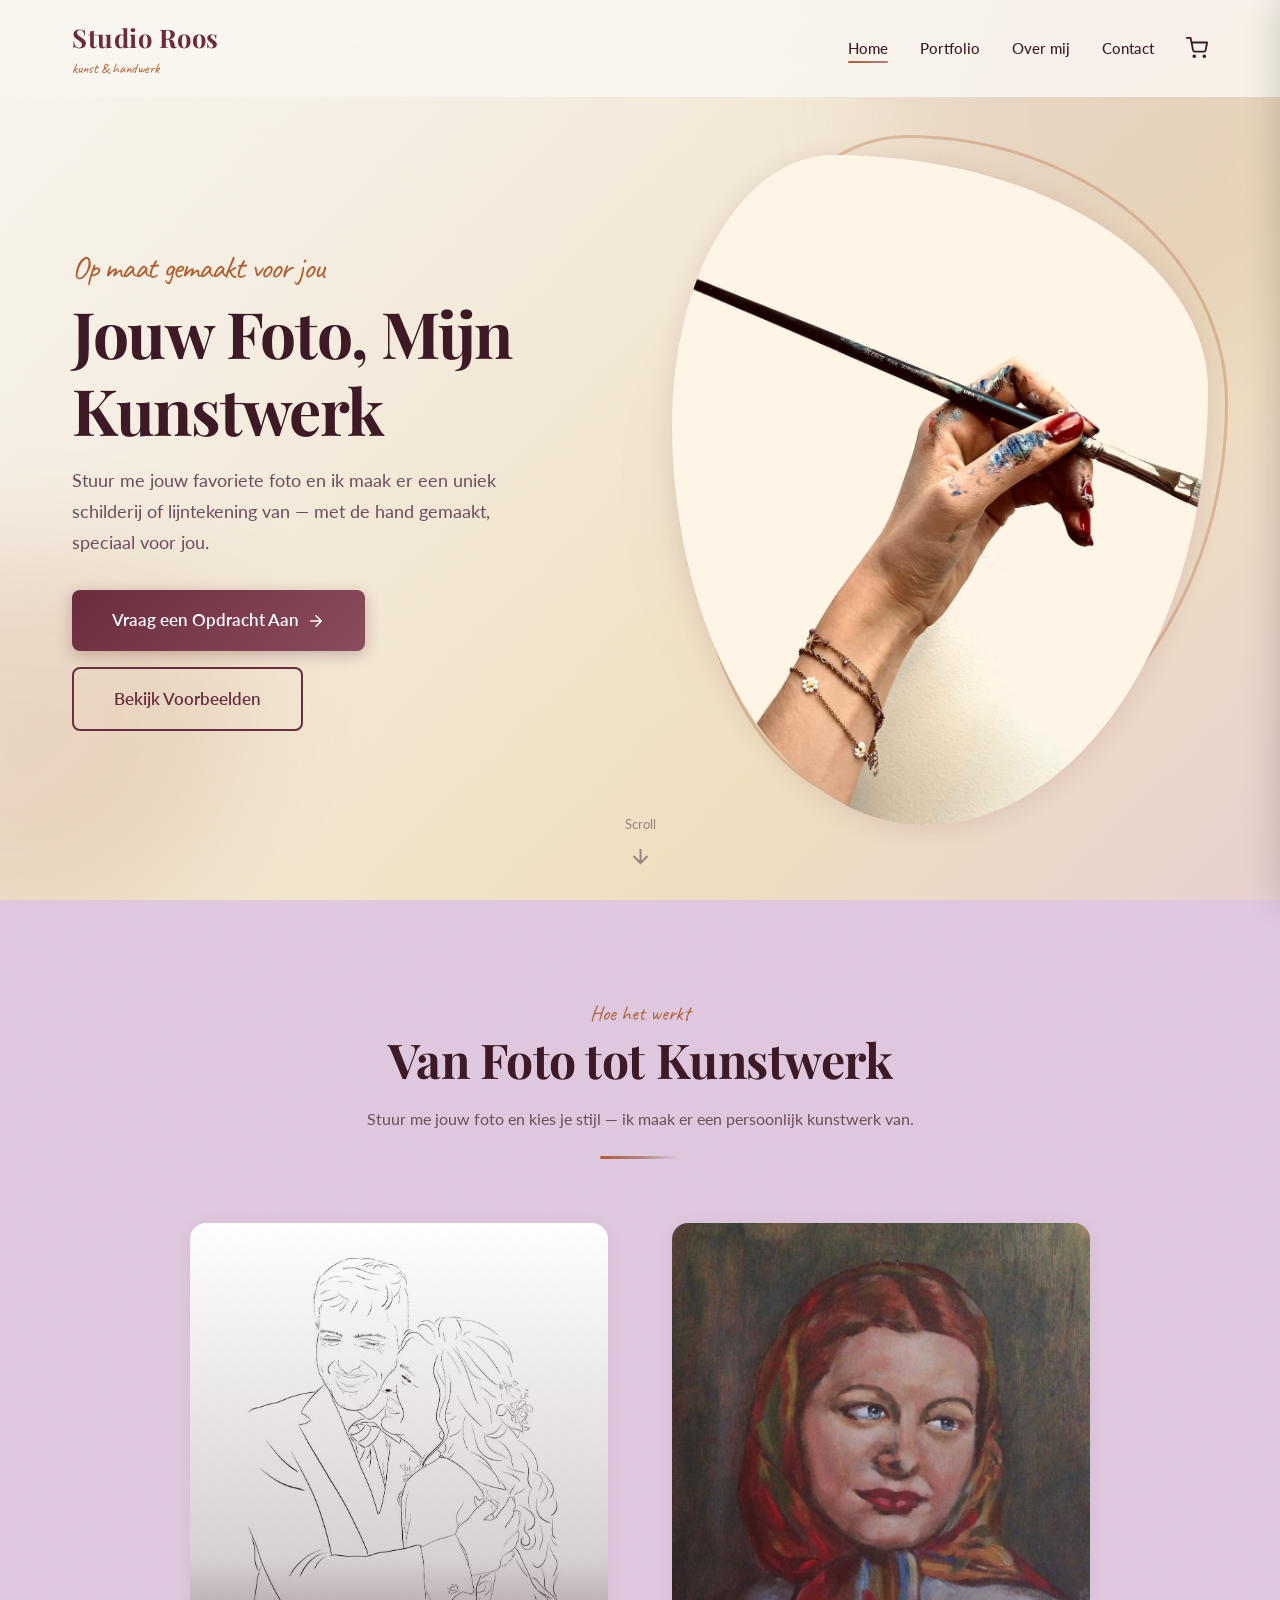
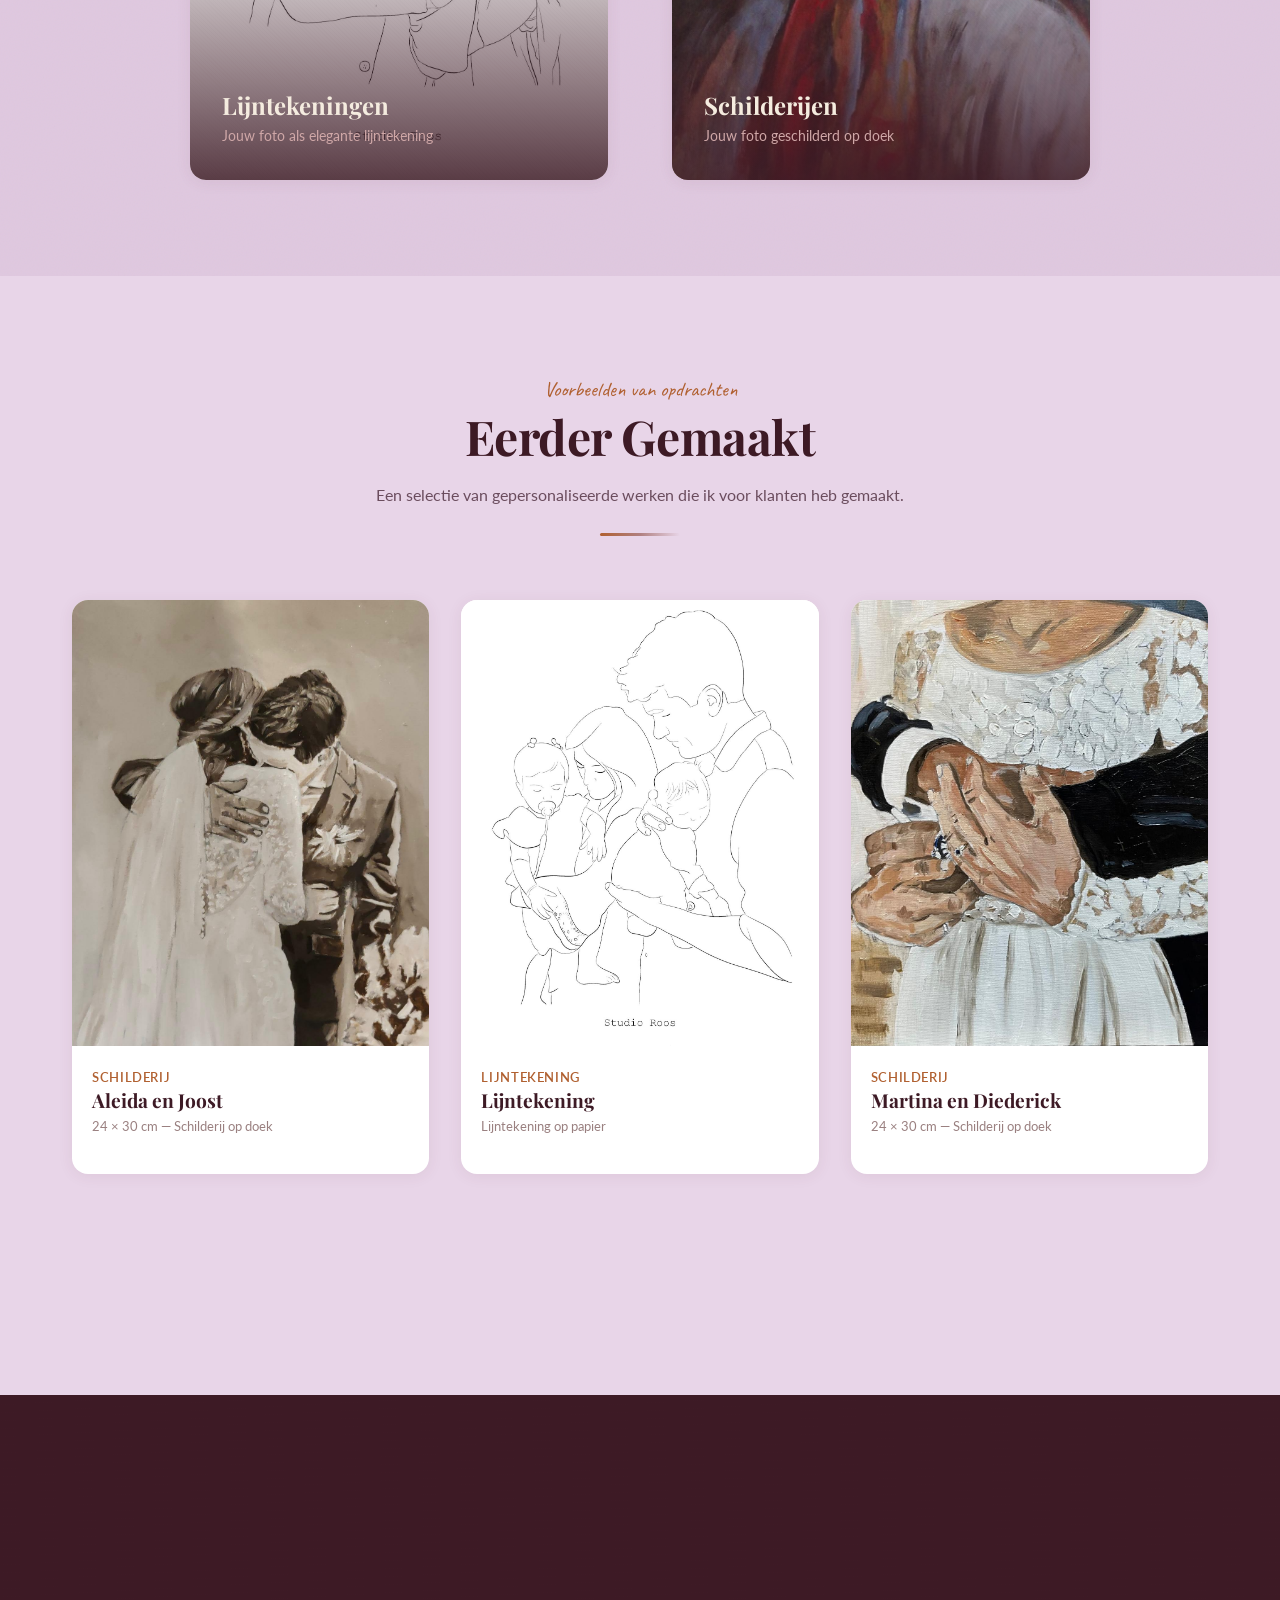
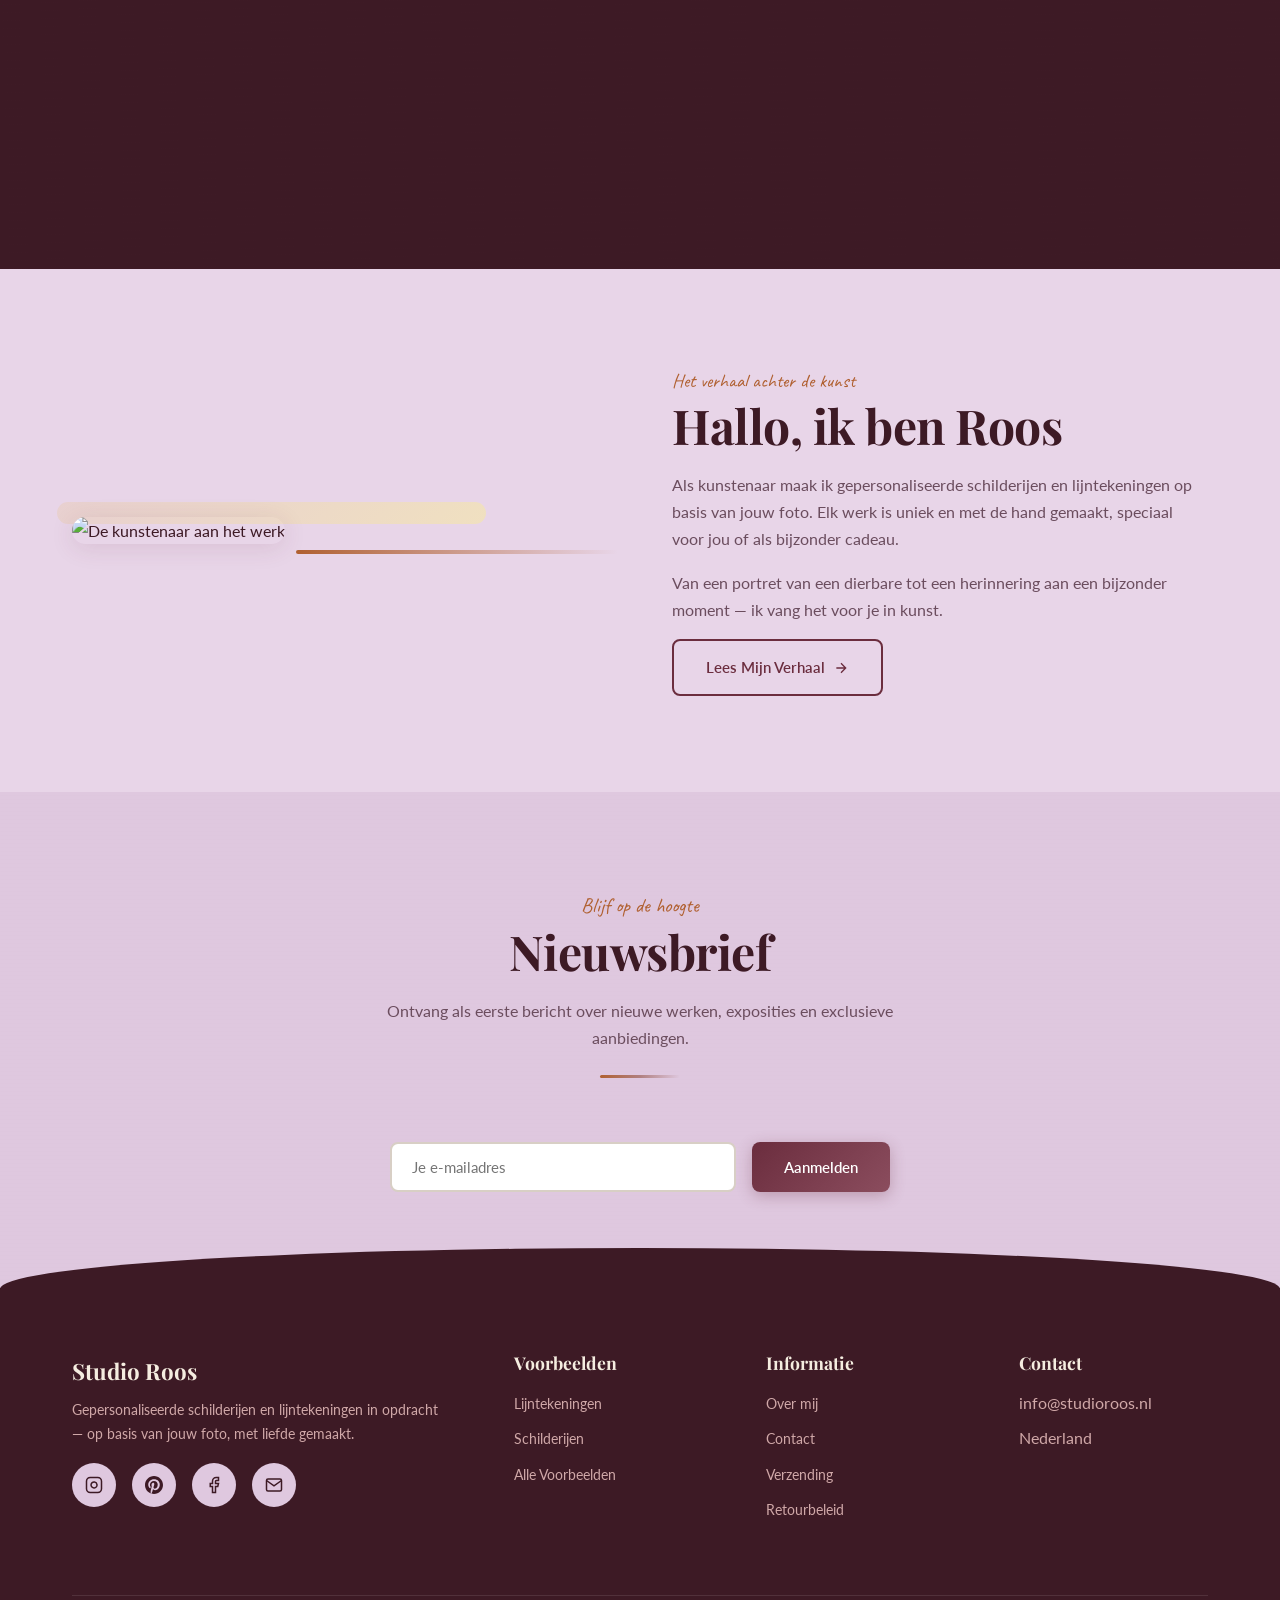
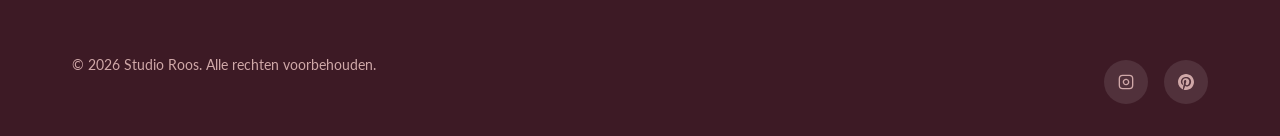
==== commit 38f94715: "Hero foto vervangen door Penseel.jpeg" ====
--- a/index.html
+++ b/index.html
@@ -80,7 +80,7 @@
         <div class="hero-image fade-in-right">
           <div class="hero-image-frame">
             <!-- Placeholder: vervang met eigen afbeelding -->
-            <img src="https://images.unsplash.com/photo-1513364776144-60967b0f800f?w=600&h=750&fit=crop" 
+            <img src="Penseel.jpeg" 
                  alt="Kunstwerk Studio Roos" loading="eager">
           </div>
         </div>
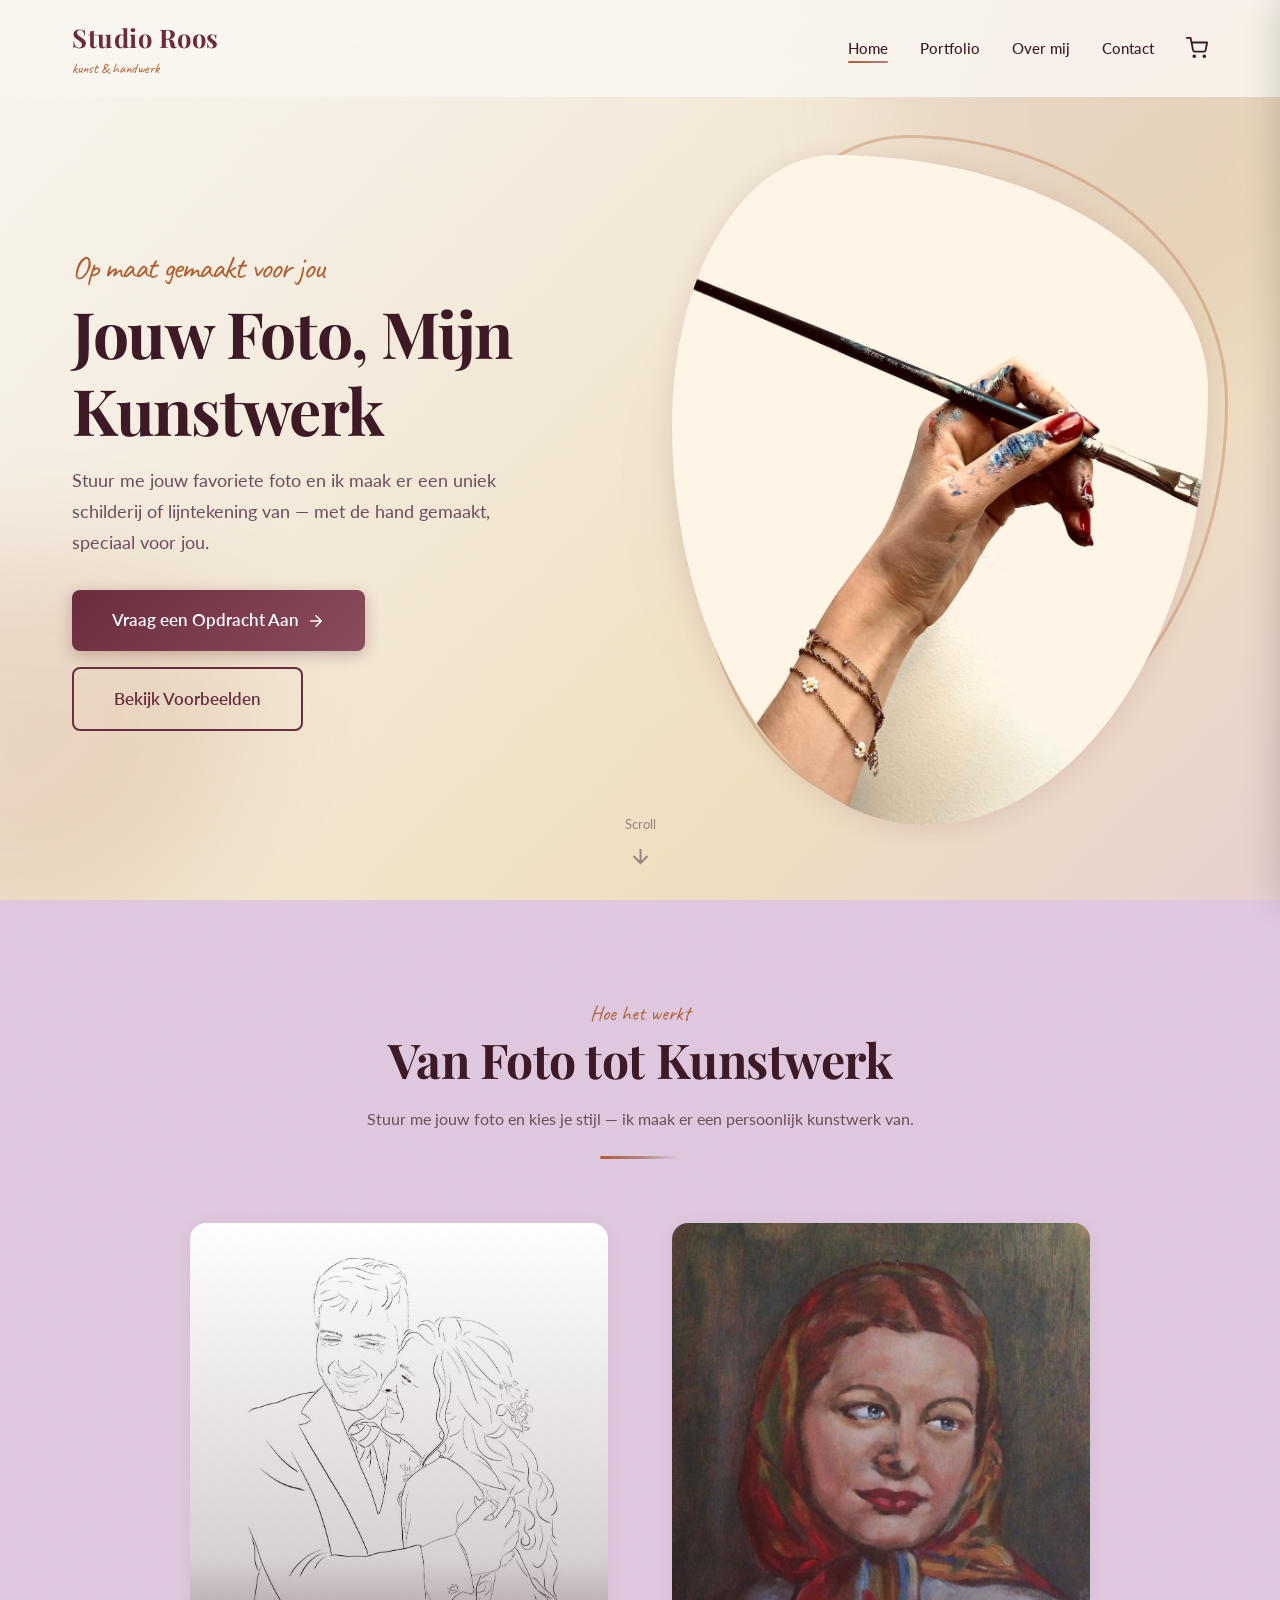
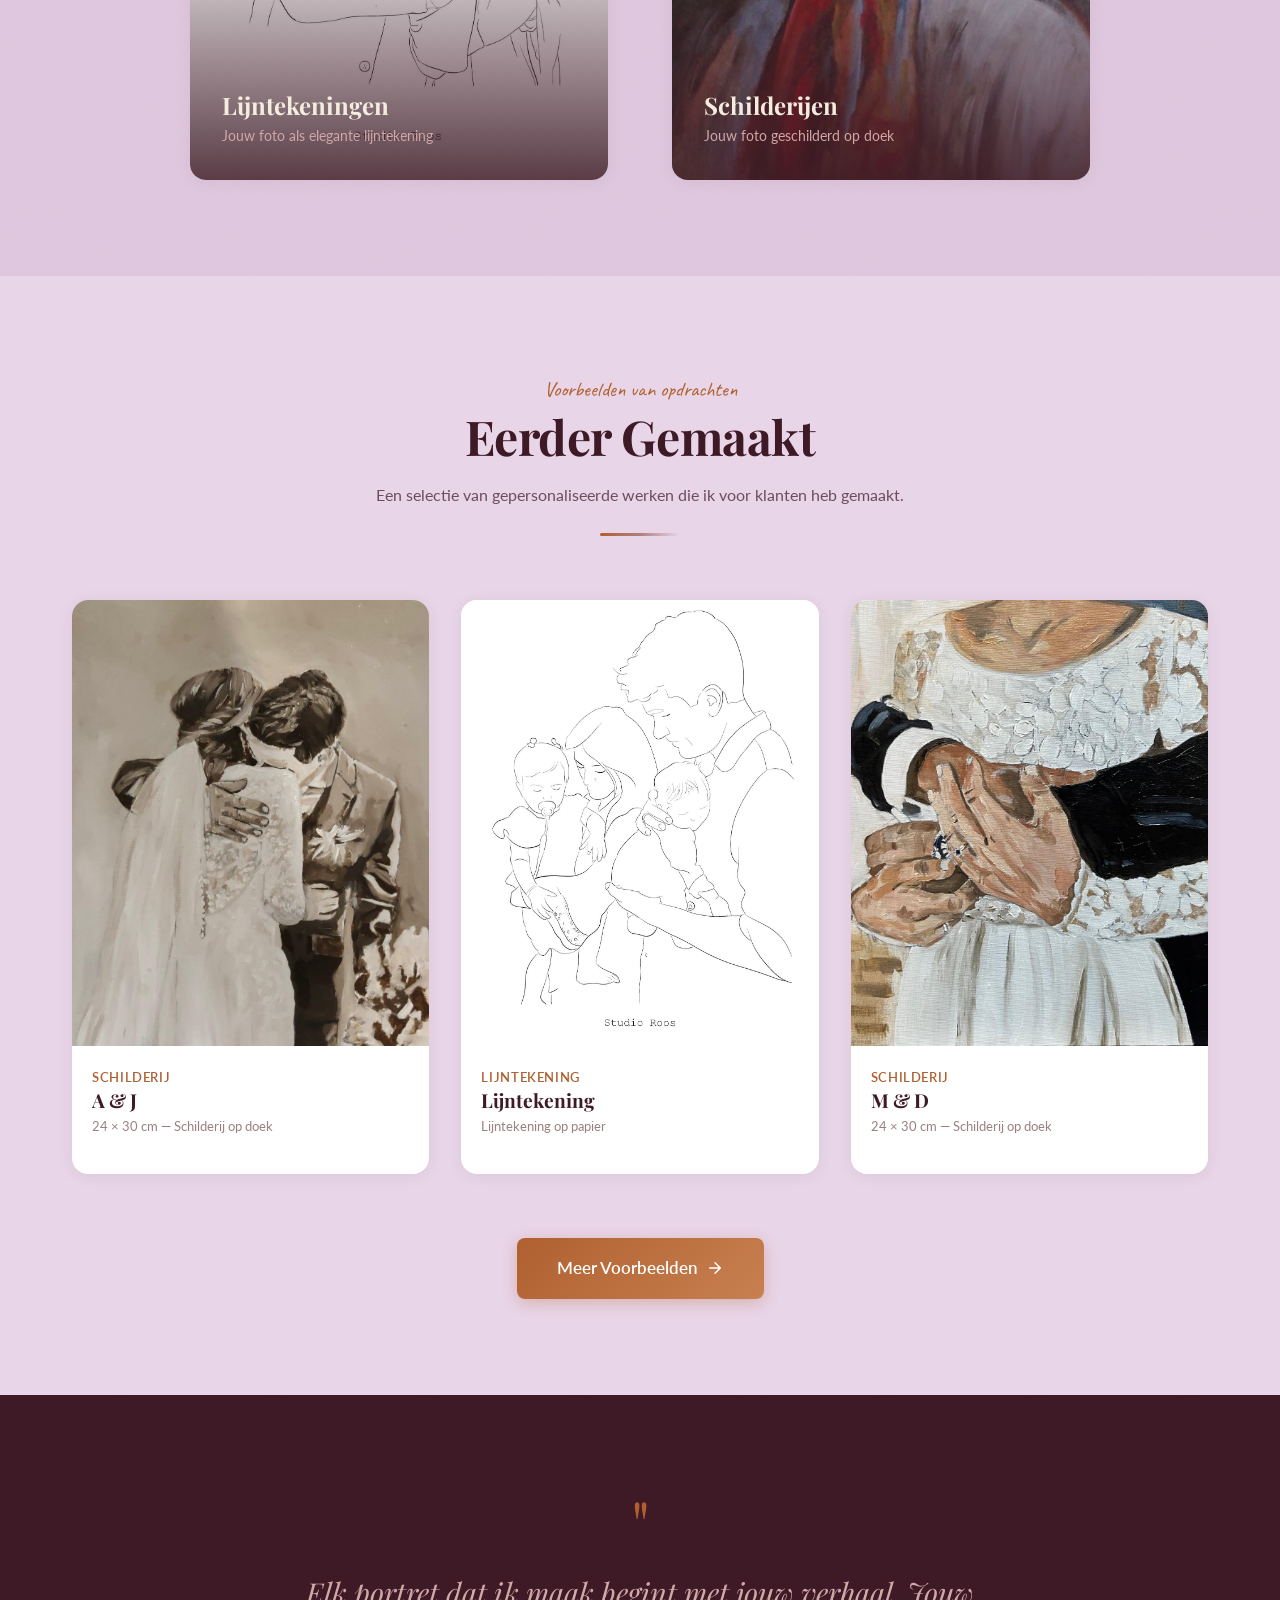
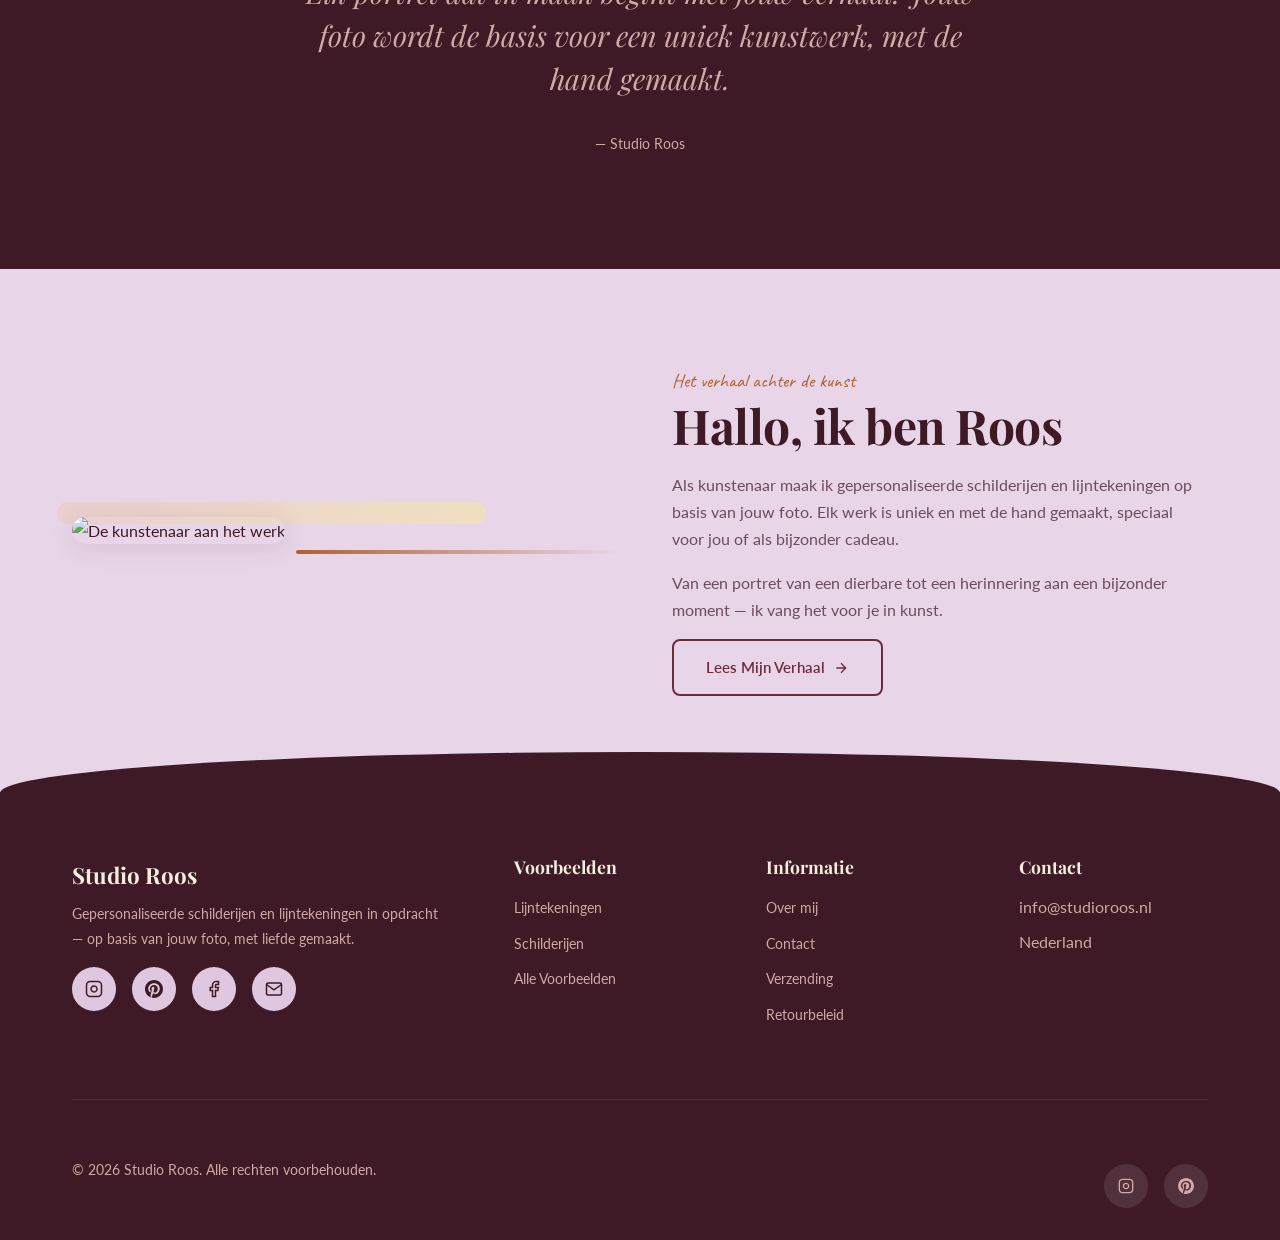
==== commit 8ea8d5dd: "Nieuwsbrief verwijderd, namen schilderijen naar initialen" ====
--- a/index.html
+++ b/index.html
@@ -143,7 +143,7 @@
         <div class="artwork-card fade-in stagger-1" data-category="schilderijen">
           <div class="artwork-card-image">
             <img src="images/artwork/aleida-en-joost.jpeg" 
-                 alt="Aleida en Joost" loading="lazy">
+                 alt="A &amp; J" loading="lazy">
             <div class="artwork-card-actions">
               <button class="quick-view-btn" data-id="1" aria-label="Snel bekijken">
                 <svg width="18" height="18" viewBox="0 0 24 24" fill="none" stroke="currentColor" stroke-width="2"><circle cx="11" cy="11" r="8"/><path d="m21 21-4.35-4.35"/></svg>
@@ -152,7 +152,7 @@
           </div>
           <div class="artwork-card-info">
             <span class="category">Schilderij</span>
-            <h4>Aleida en Joost</h4>
+            <h4>A &amp; J</h4>
             <p class="dimensions">24 × 30 cm — Schilderij op doek</p>
           </div>
         </div>
@@ -179,7 +179,7 @@
         <div class="artwork-card fade-in stagger-3" data-category="schilderijen">
           <div class="artwork-card-image">
             <img src="images/artwork/martina-en-diederick.jpeg" 
-                 alt="Martina en Diederick" loading="lazy">
+                 alt="M &amp; D" loading="lazy">
             <div class="artwork-card-actions">
               <button class="quick-view-btn" data-id="3" aria-label="Snel bekijken">
                 <svg width="18" height="18" viewBox="0 0 24 24" fill="none" stroke="currentColor" stroke-width="2"><circle cx="11" cy="11" r="8"/><path d="m21 21-4.35-4.35"/></svg>
@@ -188,7 +188,7 @@
           </div>
           <div class="artwork-card-info">
             <span class="category">Schilderij</span>
-            <h4>Martina en Diederick</h4>
+            <h4>M &amp; D</h4>
             <p class="dimensions">24 × 30 cm — Schilderij op doek</p>
           </div>
         </div>
@@ -249,22 +249,6 @@
     </div>
   </section>
 
-  <!-- ============ NIEUWSBRIEF ============ -->
-  <section class="section section-warm texture-fabric" style="position:relative;">
-    <div class="container container-narrow">
-      <div class="section-header fade-in">
-        <span class="subtitle">Blijf op de hoogte</span>
-        <h2>Nieuwsbrief</h2>
-        <p>Ontvang als eerste bericht over nieuwe werken, exposities en exclusieve aanbiedingen.</p>
-      </div>
-      <form class="fade-in" style="display:flex;gap:var(--space-sm);max-width:500px;margin:0 auto;flex-wrap:wrap;" onsubmit="event.preventDefault(); showToast('Bedankt voor je aanmelding!');">
-        <input type="email" placeholder="Je e-mailadres" required 
-               style="flex:1;min-width:200px;padding:0.85rem 1.25rem;border:2px solid var(--color-border);border-radius:var(--radius-md);font-family:var(--font-body);font-size:0.95rem;background:white;">
-        <button type="submit" class="btn btn-primary">Aanmelden</button>
-      </form>
-    </div>
-  </section>
-
   <!-- ============ FOOTER ============ -->
   <footer class="footer">
     <div class="container">
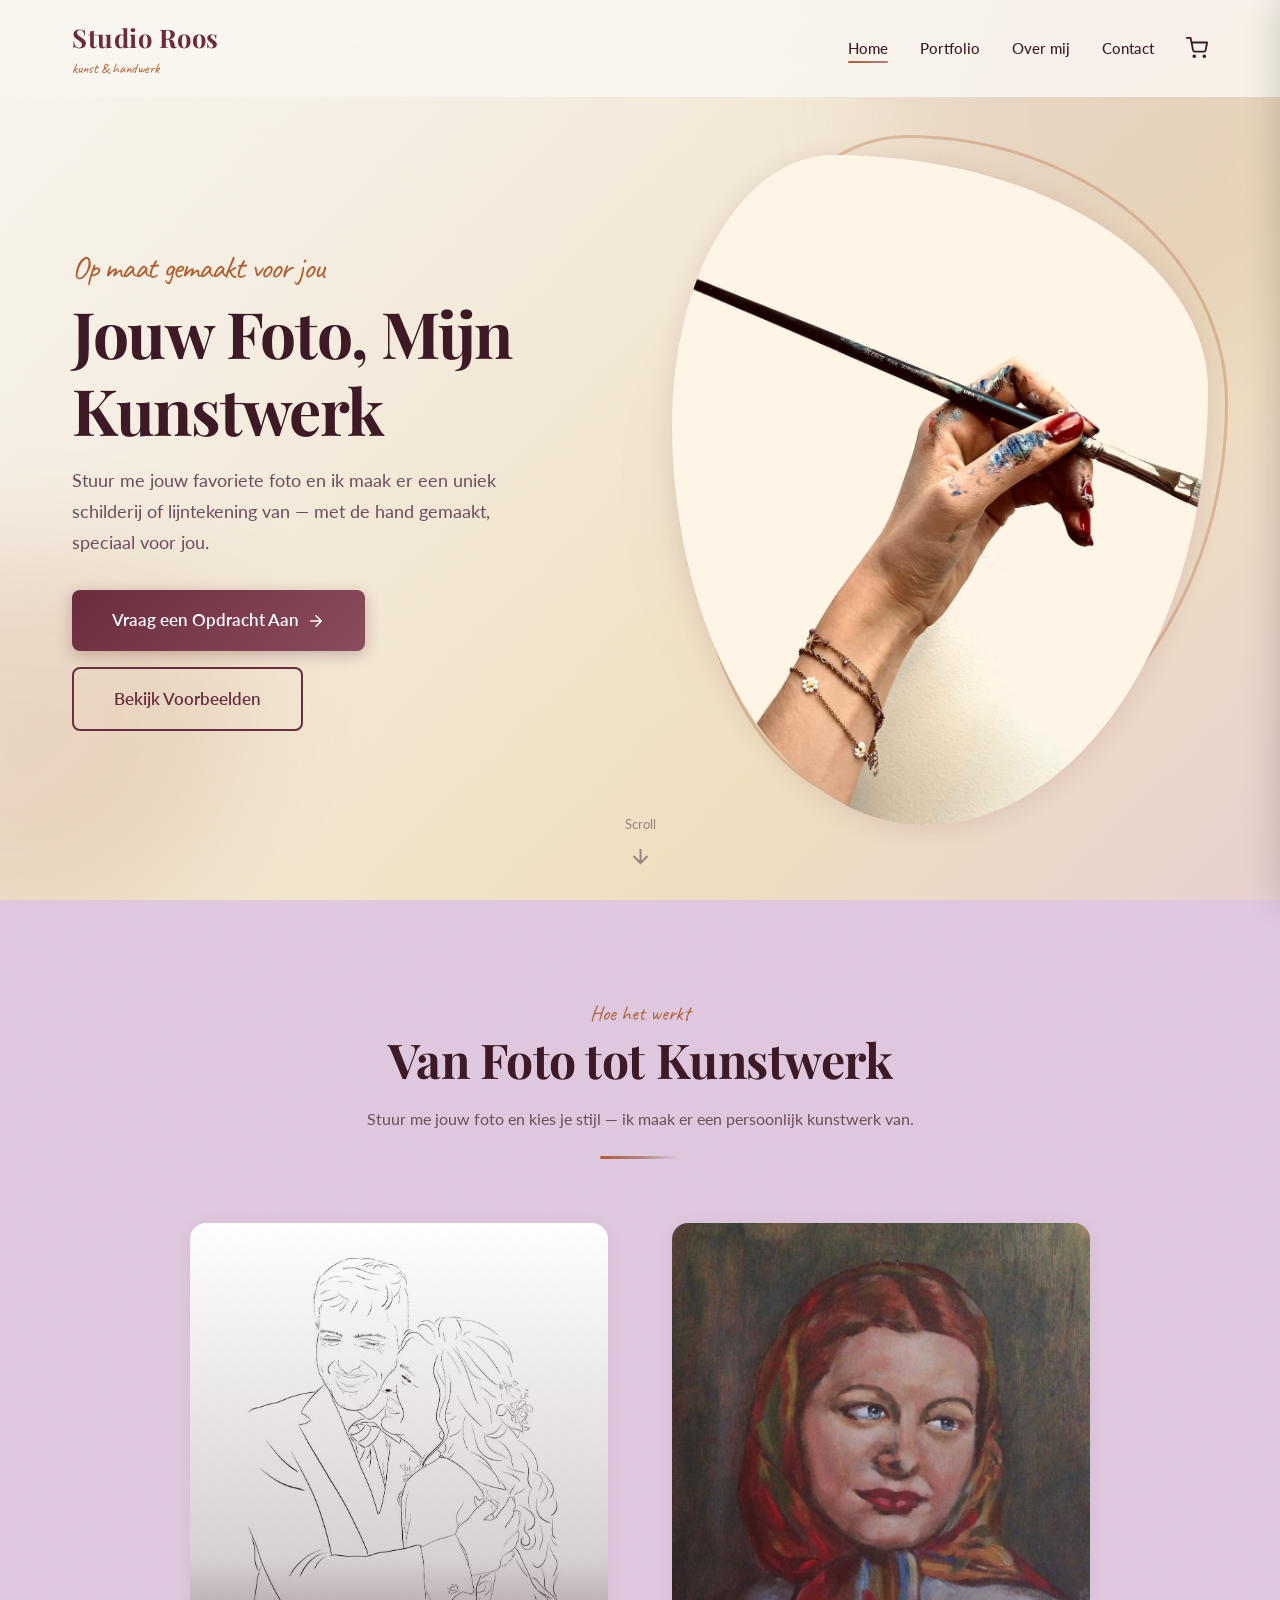
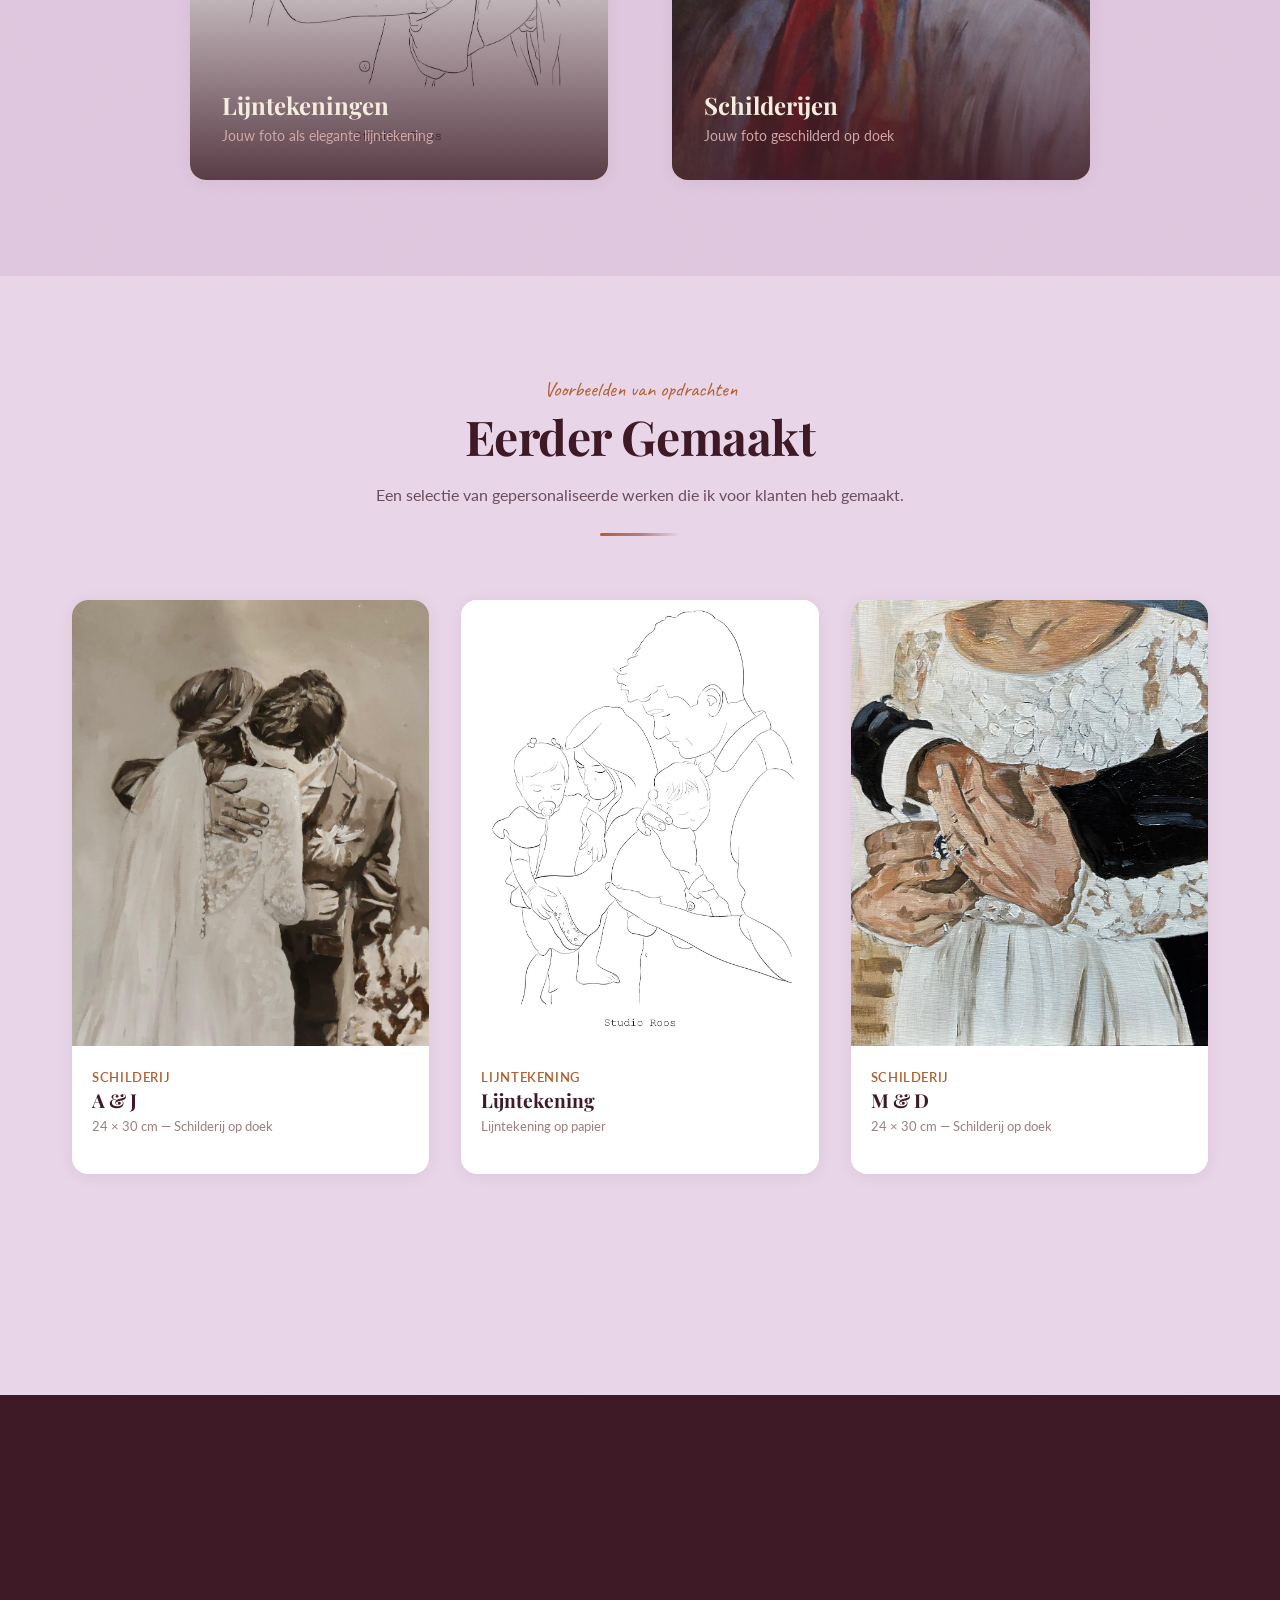
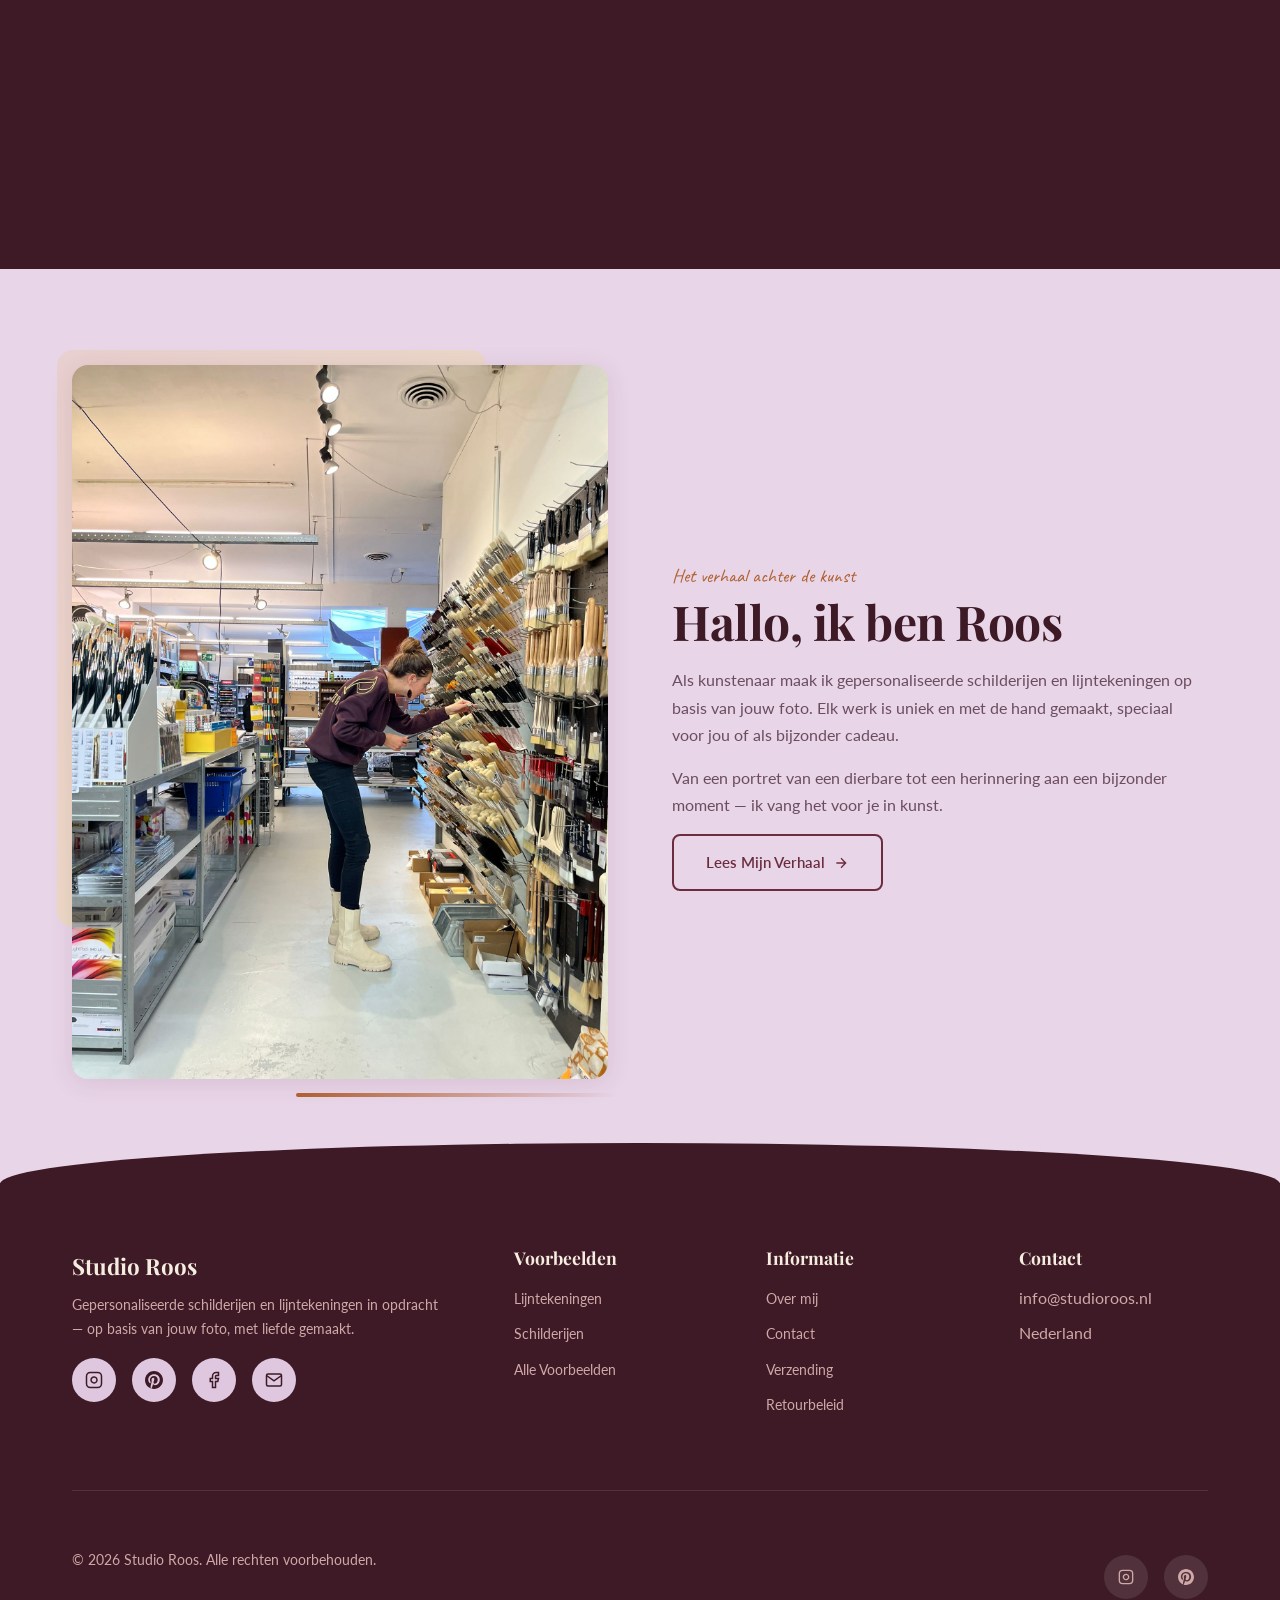
==== commit 0ce27d99: "Over mij foto toegevoegd" ====
--- a/index.html
+++ b/index.html
@@ -223,7 +223,7 @@
     <div class="container">
       <div class="about-preview">
         <div class="about-preview-image fade-in-left">
-          <img src="https://images.unsplash.com/photo-1460661419201-fd4cecdf8a8b?w=600&h=700&fit=crop" 
+          <img src="Over mij.jpeg" 
                alt="De kunstenaar aan het werk" loading="lazy">
         </div>
         <div class="about-preview-text fade-in-right">
